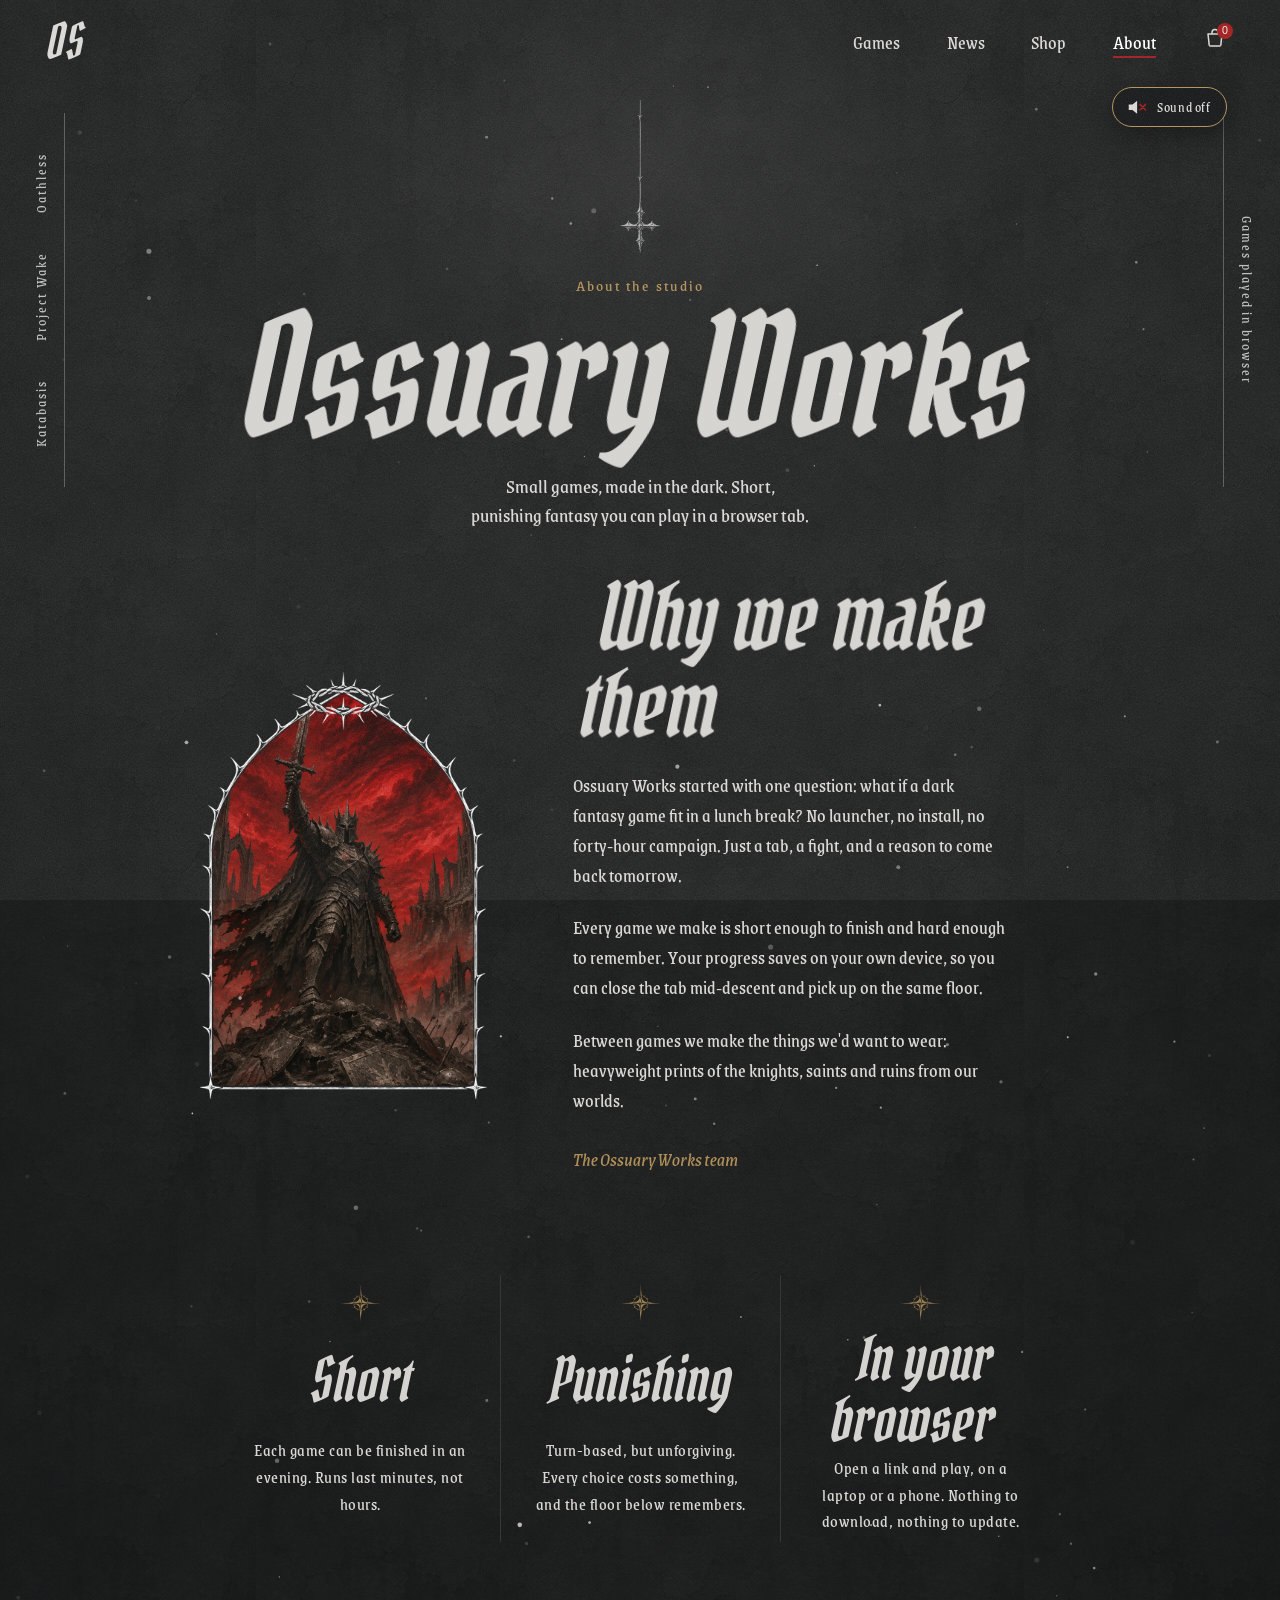
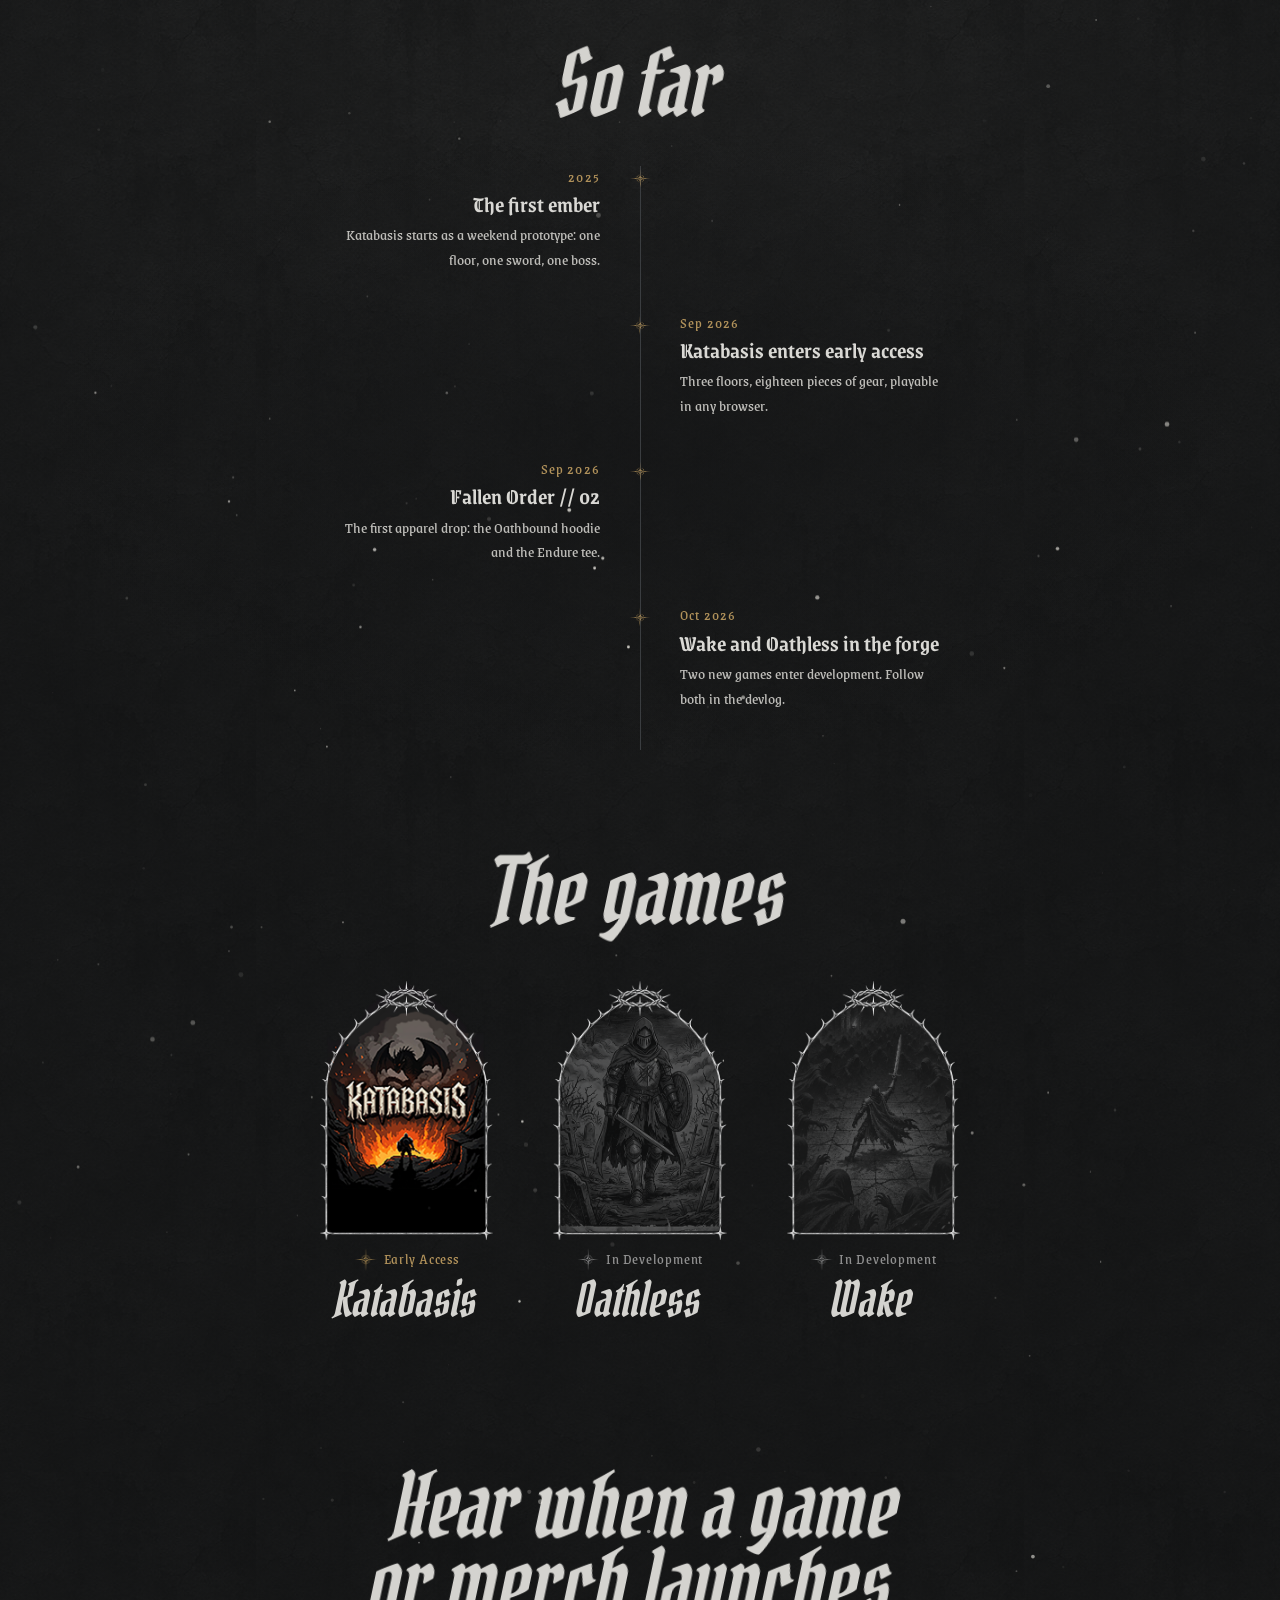
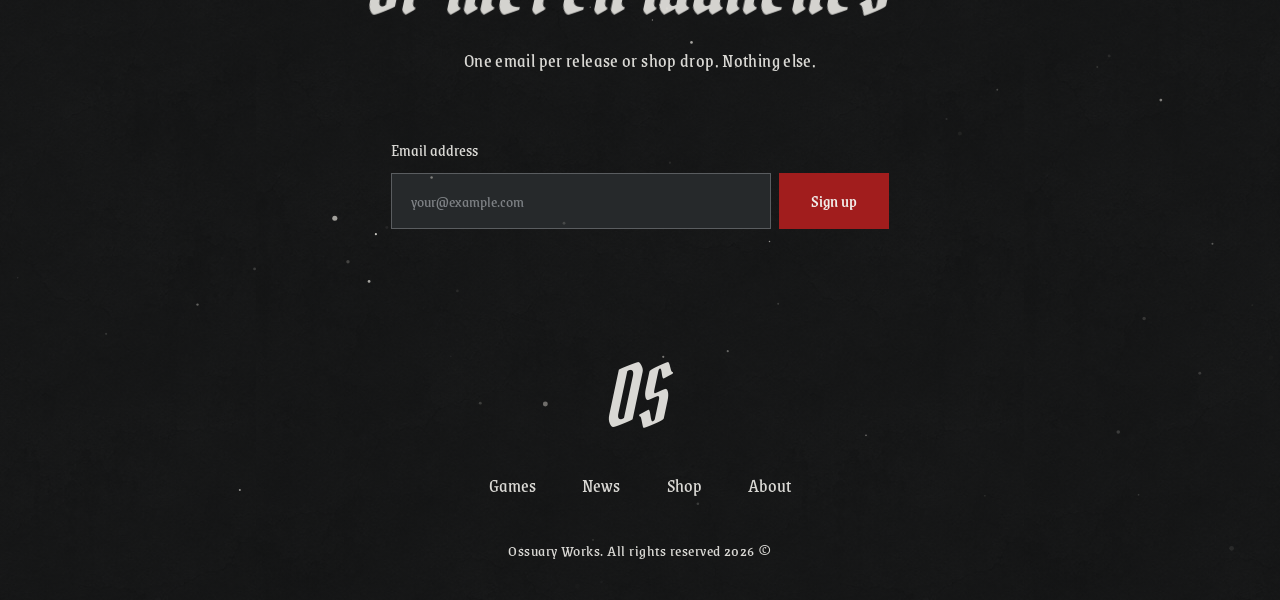
==== about.html @ 2a14f6bc "Add files via upload" ====
<!doctype html>
<html lang="en">
<head>
  <meta charset="utf-8">
  <meta name="viewport" content="width=device-width, initial-scale=1">
  <title>About · Ossuary Works</title>
  <meta name="description" content="Ossuary Works makes short, punishing dark fantasy games that run in your browser.">
  <link rel="preconnect" href="https://fonts.googleapis.com">
  <link rel="preconnect" href="https://fonts.gstatic.com" crossorigin>
  <link rel="stylesheet" href="css/tokens.css">
  <link rel="stylesheet" href="css/home.css">
  <link rel="stylesheet" href="css/pages.css">
  <link rel="stylesheet" href="css/motion.css">
  <link rel="stylesheet" href="css/cart.css">
  <script>
    if (!window.matchMedia('(prefers-reduced-motion: reduce)').matches) {
      document.documentElement.classList.add('motion');
    }
  </script>
  <script src="js/motion.js" defer></script>
  <script src="js/cart.js" defer></script>
  <script src="js/ambient.js" defer></script>
  <script src="js/particles.js" defer></script>
  <script src="js/router.js" defer></script>
</head>
<body class="inner-page">
  <a class="skip" href="#main">Skip to content</a>

  <nav class="nav" aria-label="Main">
    <a href="index.html" class="logo" aria-label="Ossuary Works home">OS</a>
    <ul>
      <li><a href="index.html#games">Games</a></li>
      <li><a href="news.html">News</a></li>
      <li><a href="index.html#shop">Shop</a></li>
      <li><a href="about.html" aria-current="page">About</a></li>
      <li>
        <button type="button" class="cart" aria-label="Cart, 0 items" aria-controls="cart-drawer" aria-expanded="false">
          <svg viewBox="0 0 24 24" aria-hidden="true">
            <path d="M5 8h14l-1.2 11.2a1 1 0 0 1-1 .8H7.2a1 1 0 0 1-1-.8L5 8Z"/>
            <path d="M9 8V6.5a3 3 0 0 1 6 0V8"/>
          </svg>
          <span class="cart__count" aria-hidden="true">0</span>
        </button>
      </li>
    </ul>
  </nav>
  <p id="cart-status" class="sr-only" aria-live="polite"></p>

  <div class="drawer-scrim" data-cart-close hidden></div>
  <aside class="drawer" id="cart-drawer" role="dialog" aria-modal="true" aria-labelledby="drawer-title" hidden>
    <header class="drawer__head">
      <h2 id="drawer-title" class="drawer__title">Your cart</h2>
      <button type="button" class="drawer__close" data-cart-close aria-label="Close cart">
        <svg viewBox="0 0 24 24" aria-hidden="true"><path d="M6 6l12 12M18 6L6 18"/></svg>
      </button>
    </header>
    <div class="drawer__body">
      <ul class="drawer__items" aria-label="Items in your cart"></ul>
      <div class="drawer__empty">
        <p>Your cart is empty.</p>
        <a href="index.html#products" class="link link--gold">Browse the armory</a>
      </div>
    </div>
    <footer class="drawer__foot">
      <dl class="drawer__totals">
        <div><dt>Subtotal</dt><dd class="drawer__subtotal">$0</dd></div>
        <div class="drawer__savings-row"><dt>You save</dt><dd class="drawer__savings">$0</dd></div>
      </dl>
      <p class="drawer__note">Shipping and taxes are calculated at checkout.</p>
      <button type="button" class="btn btn--red btn--block drawer__checkout">Checkout</button>
      <p class="drawer__msg" aria-live="polite"></p>
      <button type="button" class="drawer__continue" data-cart-close>Continue shopping</button>
    </footer>
  </aside>

  <main id="main">

    <!-- ================= PAGE HEADER ================= -->
    <header class="page-head">
      <div class="rail rail--left" aria-hidden="true">
        <span>Katabasis</span><span>Project Wake</span><span>Oathless</span>
      </div>
      <div class="rail rail--right" aria-hidden="true">
        <span>Games played in browser</span>
      </div>

      <span class="cross-drop" aria-hidden="true"></span>
      <p class="page-head__kicker">About the studio</p>
      <h1 class="page-head__title bleed">Ossuary Works</h1>
      <p class="page-head__lede">Small games, made in the dark. Short, punishing fantasy you can play in a browser tab.</p>
    </header>

    <!-- ================= INTRO ================= -->
    <section class="about-intro" aria-labelledby="intro-title" data-ink="3">
      <div class="arch">
        <img class="arch__art arch__art--baked" src="assets/about/knight-crowned-arch.png" alt="A crowned knight raising a sword over a field of broken shields under a red sky">
        <img class="arch__frame" src="assets/Exports/arch-frame.png" alt="" width="386" height="576">
      </div>
      <div>
        <h2 id="intro-title" class="bleed">Why we make them</h2>
        <p>Ossuary Works started with one question: what if a dark fantasy game fit in a lunch break? No launcher, no install, no forty-hour campaign. Just a tab, a fight, and a reason to come back tomorrow.</p>
        <p>Every game we make is short enough to finish and hard enough to remember. Your progress saves on your own device, so you can close the tab mid-descent and pick up on the same floor.</p>
        <p>Between games we make the things we'd want to wear: heavyweight prints of the knights, saints and ruins from our worlds.</p>
        <p class="signature">The Ossuary Works team</p>
      </div>
    </section>

    <!-- ================= PILLARS ================= -->
    <section class="pillars" aria-label="What we make" data-ink="1">
      <div class="pillar">
        <span class="pillar__star" aria-hidden="true"></span>
        <h3>Short</h3>
        <p>Each game can be finished in an evening. Runs last minutes, not hours.</p>
      </div>
      <div class="pillar">
        <span class="pillar__star" aria-hidden="true"></span>
        <h3>Punishing</h3>
        <p>Turn-based, but unforgiving. Every choice costs something, and the floor below remembers.</p>
      </div>
      <div class="pillar">
        <span class="pillar__star" aria-hidden="true"></span>
        <h3>In your browser</h3>
        <p>Open a link and play, on a laptop or a phone. Nothing to download, nothing to update.</p>
      </div>
    </section>

    <!-- ================= TIMELINE ================= -->
    <section class="timeline-wrap" aria-labelledby="timeline-title" data-ink="2">
      <h2 id="timeline-title" class="feed__title bleed">So far</h2>
      <ol class="timeline">
        <li>
          <time datetime="2025">2025</time>
          <h3>The first ember</h3>
          <p>Katabasis starts as a weekend prototype: one floor, one sword, one boss.</p>
        </li>
        <li>
          <time datetime="2026-09">Sep 2026</time>
          <h3>Katabasis enters early access</h3>
          <p>Three floors, eighteen pieces of gear, playable in any browser.</p>
        </li>
        <li>
          <time datetime="2026-09">Sep 2026</time>
          <h3>Fallen Order // 02</h3>
          <p>The first apparel drop: the Oathbound hoodie and the Endure tee.</p>
        </li>
        <li>
          <time datetime="2026-10">Oct 2026</time>
          <h3>Wake and Oathless in the forge</h3>
          <p>Two new games enter development. Follow both in the devlog.</p>
        </li>
      </ol>
    </section>

    <!-- ================= GAMES ================= -->
    <section class="about-games" aria-labelledby="about-games-title" data-ink="3">
      <h2 id="about-games-title" class="feed__title bleed">The games</h2>
      <div class="about-games__row">
        <a href="index.html#games">
          <span class="arch">
            <img class="arch__art" src="assets/Exports/katabasis-game-arch-image.png" alt="" width="358" height="556">
            <img class="arch__frame" src="assets/Exports/arch-frame.png" alt="" width="386" height="576">
          </span>
          <span class="tag tag--gold"><img src="assets/Exports/early-access-star.png" alt="" width="48" height="49">Early Access</span>
          <h3>Katabasis</h3>
        </a>
        <a href="index.html#games">
          <span class="arch">
            <img class="arch__art" src="assets/Exports/oathless-game-arch-image.png" alt="" width="359" height="536">
            <img class="arch__frame" src="assets/Exports/arch-frame.png" alt="" width="386" height="576">
          </span>
          <span class="tag"><img src="assets/Exports/in-development-star.png" alt="" width="48" height="49">In Development</span>
          <h3>Oathless</h3>
        </a>
        <a href="index.html#games">
          <span class="arch">
            <img class="arch__art" src="assets/Exports/wake-game-arch-image.png" alt="" width="359" height="536">
            <img class="arch__frame" src="assets/Exports/arch-frame.png" alt="" width="386" height="576">
          </span>
          <span class="tag"><img src="assets/Exports/in-development-star.png" alt="" width="48" height="49">In Development</span>
          <h3>Wake</h3>
        </a>
      </div>
    </section>

    <!-- ================= SIGN-UP + FOOTER ================= -->
    <section class="signup signup--plain" id="signup" aria-labelledby="signup-title" data-ink="2">
      <h2 id="signup-title" class="signup__title bleed">Hear when a game<br>or merch launches</h2>
      <p class="signup__lede">One email per release or shop drop. Nothing else.</p>
      <form class="signup__form" novalidate>
        <label for="email">Email address</label>
        <div class="signup__row">
          <input id="email" name="email" type="email" required autocomplete="email" placeholder="your@example.com">
          <button class="btn btn--red" type="submit">Sign up</button>
        </div>
        <output aria-live="polite"></output>
      </form>

      <footer class="foot">
        <a href="index.html" class="logo logo--foot" aria-label="Ossuary Works home">OS</a>
        <ul>
          <li><a href="index.html#games">Games</a></li>
          <li><a href="news.html">News</a></li>
          <li><a href="index.html#shop">Shop</a></li>
          <li><a href="about.html">About</a></li>
        </ul>
        <p>Ossuary Works. All rights reserved 2026 &copy;</p>
      </footer>
    </section>
  </main>

  <script src="js/site.js"></script>
</body>
</html>
---- css/tokens.css ----
/* Ossuary Works (placeholder name): shared design tokens.
   Every page of the hub imports this file. */

@import url("https://fonts.googleapis.com/css2?family=Pirata+One&family=UnifrakturMaguntia&family=Grenze+Gotisch:wght@400..900&family=Grenze:ital,wght@0,300;0,400;0,500;0,600;1,400&display=swap");

:root {
  /* Base palette: neutral charcoal, no brown */
  --soot: #161718;      /* page background, dark charcoal grey */
  --crypt: #202224;     /* raised panels */
  --crypt-edge: #35383b;/* panel borders */
  --bone: #ebe8e1;      /* primary text, off-white (not pure white) */
  --ash: #9b9da0;       /* secondary text */
  --gilt: #a88a52;      /* hairlines, ornaments, focus */

  /* Per-game accents */
  --katabasis: #9b1c1c; /* blood */
  --wake: #c0562b;      /* rust */
  --oathless: #6b7d99;  /* cold steel */

  --accent: var(--katabasis); /* default accent, overridden per game */
  --accent-ink: var(--bone);  /* text colour on a filled accent */

  /* Type */
  --font-display: "Pirata One", "UnifrakturMaguntia", serif;      /* narrow, sharp blackletter, for titles
                                                                     (previous choice: "UnifrakturMaguntia") */
  /* No free true-italic Old English font exists, so titles are leaned and stretched taller */
  --display-transform: skewX(-12deg) scaleY(1.15);
  --font-heading: "Grenze Gotisch", serif;                        /* plainer blackletter, for small headings */
  --font-text: "Grenze", Georgia, serif;

  /* Scale: perfect fourth (1.333) from 1.125rem */
  --step--1: 0.875rem;
  --step-0: 1.125rem;
  --step-1: 1.5rem;
  --step-2: 2rem;
  --step-3: 2.666rem;
  --step-4: 3.555rem;
  --step-5: 4.74rem;
  --step-hero: clamp(5rem, 21vw, 16rem);

  /* Space */
  --space-xs: 0.5rem;
  --space-s: 1rem;
  --space-m: 1.5rem;
  --space-l: 3rem;
  --space-xl: 6rem;

  --measure: 62ch;
  --hairline: 1px solid var(--gilt);
}

/* Game theming: add data-game to any element to switch its accent */
[data-game="katabasis"] { --accent: var(--katabasis); --accent-ink: var(--bone); }
[data-game="wake"]      { --accent: var(--wake);      --accent-ink: var(--soot); }
[data-game="oathless"]  { --accent: var(--oathless);  --accent-ink: var(--soot); }

*, *::before, *::after { box-sizing: border-box; }

html { color-scheme: dark; }

body {
  margin: 0;
  background: var(--soot);
  color: var(--bone);
  font-family: var(--font-text);
  font-size: var(--step-0);
  line-height: 1.6;
  -webkit-font-smoothing: antialiased;
  overflow-x: clip; /* leaned titles can poke a pixel past the edge; never scroll sideways */
}

/* Film grain over everything */
body::after {
  content: "";
  position: fixed;
  inset: 0;
  pointer-events: none;
  z-index: 100;
  opacity: 0.09;
  background-image: url("data:image/svg+xml,%3Csvg xmlns='http://www.w3.org/2000/svg' width='220' height='220'%3E%3Cfilter id='n'%3E%3CfeTurbulence type='fractalNoise' baseFrequency='0.85' numOctaves='3' stitchTiles='stitch'/%3E%3CfeColorMatrix values='0 0 0 0 1 0 0 0 0 1 0 0 0 0 1 0 0 0 1 0'/%3E%3C/filter%3E%3Crect width='100%25' height='100%25' filter='url(%23n)'/%3E%3C/svg%3E");
}

img { max-width: 100%; display: block; }

a { color: inherit; }

:focus-visible {
  outline: 2px solid var(--gilt);
  outline-offset: 3px;
}

h1, h2, h3 {
  font-family: var(--font-display);
  font-weight: 400; /* display font has one weight; avoid faux bold */
  line-height: 1.05;
  margin: 0;
  transform: var(--display-transform);
}

/* ---------- Buttons ---------- */
.btn {
  display: inline-flex;
  align-items: center;
  gap: 0.6em;
  padding: 0.7em 1.5em 0.75em;
  font-family: var(--font-text);
  font-size: var(--step-0);
  font-weight: 500;
  text-decoration: none;
  color: var(--bone);
  border: 1px solid var(--gilt);
  background: transparent;
  cursor: pointer;
  transition: background-color 160ms ease, color 160ms ease, border-color 160ms ease;
}
.btn:hover { background: var(--crypt); }

.btn--primary {
  background: var(--accent);
  border-color: var(--accent);
  color: var(--accent-ink);
  font-weight: 600;
}
.btn--primary:hover {
  background: color-mix(in srgb, var(--accent) 80%, var(--bone));
  border-color: color-mix(in srgb, var(--accent) 80%, var(--bone));
}

.btn--quiet {
  border-color: transparent;
  padding-inline: 0;
  text-decoration: underline;
  text-decoration-color: var(--gilt);
  text-underline-offset: 0.3em;
}
.btn--quiet:hover { background: none; color: #fff; }

/* ---------- Status badge ---------- */
.badge {
  display: inline-flex;
  align-items: center;
  gap: 0.5em;
  font-size: var(--step--1);
  font-variant-caps: all-small-caps;
  letter-spacing: 0.08em;
  color: var(--bone);
  padding: 0.15em 0.75em 0.25em;
  border: 1px solid color-mix(in srgb, var(--accent) 70%, transparent);
  background: color-mix(in srgb, var(--accent) 18%, transparent);
}
.badge::before {
  content: "";
  width: 0.45em;
  height: 0.45em;
  background: var(--accent);
  transform: rotate(45deg);
}

/* ---------- Four-point star ornament ---------- */
.star {
  display: inline-block;
  width: 1em;
  height: 1em;
  background: var(--gilt);
  /* Generated thorn-ring star; the PNG is a mask, so the colour comes from the background */
  -webkit-mask: url("../assets/ornaments/star.png") center / contain no-repeat;
          mask: url("../assets/ornaments/star.png") center / contain no-repeat;
}

/* ---------- Generated ornament masks (colour them with background) ---------- */
.orn-divider {
  display: block;
  width: calc(var(--orn-h, 9rem) * 145 / 685);
  height: var(--orn-h, 9rem);
  background: var(--gilt);
  -webkit-mask: url("../assets/ornaments/divider.png") center / 100% 100% no-repeat;
          mask: url("../assets/ornaments/divider.png") center / 100% 100% no-repeat;
}
.orn-cross-rule {
  display: block;
  width: calc(var(--orn-h, 20rem) * 147 / 983);
  height: var(--orn-h, 20rem);
  background: var(--gilt);
  -webkit-mask: url("../assets/ornaments/cross-rule.png") center / 100% 100% no-repeat;
          mask: url("../assets/ornaments/cross-rule.png") center / 100% 100% no-repeat;
}

/* ---------- Divider: line, star, line ---------- */
.divider {
  display: flex;
  align-items: center;
  gap: var(--space-s);
  color: var(--gilt);
}
.divider::before, .divider::after {
  content: "";
  flex: 1;
  height: 1px;
  background: var(--gilt);
  opacity: 0.6;
}

/* ---------- Gothic arch frame ---------- */
.arch {
  position: relative;
  aspect-ratio: 2 / 3; /* matches the generated frame art (688x1024) */
}
/* Generated thorn frame with a crown of thorns at the apex, drawn over the art */
.arch::after {
  content: "";
  position: absolute;
  inset: 0;
  z-index: 2;
  background: var(--gilt);
  -webkit-mask: url("../assets/ornaments/arch-frame.png") center / 100% 100% no-repeat;
          mask: url("../assets/ornaments/arch-frame.png") center / 100% 100% no-repeat;
  pointer-events: none;
}
.arch__line { display: none; } /* replaced by the frame art above */
.arch__inner {
  position: absolute;
  inset: 0;
  clip-path: url(#arch-clip);
  background: radial-gradient(120% 80% at 50% 100%, color-mix(in srgb, var(--accent) 55%, var(--crypt)) 0%, var(--crypt) 55%, var(--soot) 100%);
  overflow: hidden;
}
.arch__inner img {
  position: absolute;
  left: 50%;
  bottom: -4%;
  height: 92%;
  width: auto;
  max-width: none;
  transform: translateX(-50%);
  filter: grayscale(1) contrast(1.15) brightness(0.95);
}
/* Duotone tint: multiply the accent over the greyscale art */
.arch__inner::after {
  content: "";
  position: absolute;
  inset: 0;
  background: var(--accent);
  mix-blend-mode: multiply;
  opacity: 0.45;
}
.arch__line {
  position: absolute;
  inset: 0;
  width: 100%;
  height: 100%;
  overflow: visible;
  pointer-events: none;
}
.arch__line path {
  fill: none;
  stroke: var(--gilt);
  stroke-width: 1;
  vector-effect: non-scaling-stroke;
}

@media (prefers-reduced-motion: reduce) {
  *, *::before, *::after {
    animation-duration: 0.01ms !important;
    animation-iteration-count: 1 !important;
    transition-duration: 0.01ms !important;
  }
}
---- css/home.css ----
/* Homepage, rebuilt from the Photoshop mockup (assets/Exports/images/*.png, 1920px wide).
   Every measurement is in mockup pixels times --u, so the layout scales with the window
   and matches the mockup exactly at 1920px. Below 900px it switches to a stacked layout. */

:root {
  --u: calc(min(100vw, 1920px) / 1920);
  --text: #d9d8d4;        /* mockup body and title text */
  --muted: #8f8f8f;       /* "In Development", strike prices */
  --gold: #b0915a;        /* gold button, Early Access, prices */
  --red: #a11d1d;         /* red buttons and underline */
  --rail: #5a5a5a;        /* side rail hairlines */
}

.sr-only {
  position: absolute; width: 1px; height: 1px; overflow: hidden;
  clip: rect(0 0 0 0); white-space: nowrap;
}
.skip {
  position: absolute; left: 1rem; top: -3rem; z-index: 200;
  padding: 0.5rem 1rem; background: var(--bone); color: var(--soot);
}
.skip:focus { top: 1rem; }

body { color: var(--text); background: #151617; }

/* Body copy sizes from the mockup, never below a readable floor */
.t-body { font-size: max(15px, calc(32 * var(--u))); line-height: 1.34; }

/* ---------- Shared pieces ---------- */
.logo {
  font-family: var(--font-display);
  font-size: max(30px, calc(64 * var(--u)));
  line-height: 1;
  text-decoration: none;
  color: var(--text);
  display: inline-block;
  transform: var(--display-transform);
}

.btn {
  display: inline-grid;
  place-items: center;
  height: max(44px, calc(70 * var(--u)));
  padding: 0 max(16px, calc(28 * var(--u)));
  border: 0;
  font-family: var(--font-text);
  font-size: max(15px, calc(26 * var(--u)));
  font-weight: 500;
  text-decoration: none;
  cursor: pointer;
  transition: filter 160ms ease;
}
.btn:hover { background: inherit; filter: brightness(1.12); }
.btn--gold { background: var(--gold); color: #1b1b1b; }
.btn--red { background: var(--red); color: #f1eeea; }
.btn--wide { width: calc(357 * var(--u)); min-width: 180px; height: max(48px, calc(84 * var(--u))); }
.btn--block { width: 100%; height: max(48px, calc(84 * var(--u))); }

.link {
  font-size: max(15px, calc(26 * var(--u)));
  color: var(--text);
  text-decoration: none;
  padding-bottom: 0.2em;
  border-bottom: 2px solid var(--gold);
}
.link--red { border-color: var(--red); }
.link:hover { color: #fff; }

.actions { display: flex; align-items: center; gap: calc(32 * var(--u)); }

/* Side rails: a hairline with words set vertically beside it */
.rail {
  position: absolute;
  display: flex;
  flex-direction: column-reverse;
  justify-content: space-evenly;
  align-items: center;
  font-size: max(12px, calc(21 * var(--u)));
  letter-spacing: 0.14em;
  color: #bdbdbd;
}
.rail::before {
  content: "";
  position: absolute;
  top: 0;
  bottom: 0;
  width: 1px;
  background: var(--rail);
}
.rail span { writing-mode: vertical-rl; white-space: nowrap; }
.rail--left { width: calc(70 * var(--u)); left: calc(27 * var(--u)); }
.rail--left::before { right: 0; }
.rail--left span { transform: rotate(180deg); }   /* reads bottom to top */
.rail--right { width: calc(70 * var(--u)); right: calc(15 * var(--u)); justify-content: center; }
.rail--right::before { left: 0; }

/* Line that falls and ends in a cross (generated ornament) */
.cross-drop {
  position: absolute;
  left: 50%;
  width: calc(60 * var(--u));
  height: calc(230 * var(--u));
  transform: translateX(-50%);
  /* Pre-coloured image, not a CSS mask: masks are blocked on pages opened straight from a file */
  background: url("../assets/ornaments/cross-drop-silver.png") center / 100% 100% no-repeat;
}

/* ================= HERO ================= */
.hero {
  position: relative;
  height: calc(1387 * var(--u));
  isolation: isolate;
}
/* Background art + halo glow move together as one parallax layer */
.hero__scene {
  position: absolute;
  inset: 0 0 auto;
  z-index: -1;
  height: calc(1639 * var(--u)); /* runs into the games section, like the mockup */
  -webkit-mask-image: linear-gradient(to bottom, #000 80%, transparent);
          mask-image: linear-gradient(to bottom, #000 80%, transparent);
}
/* Art stays at its designed size, centred, so the halo is always mid-page.
   On screens wider than 1920px the sides fade into the page colour. */
.hero__bg {
  position: absolute;
  left: 50%;
  top: 0;
  width: max(100%, calc(1920 * var(--u)));
  height: 100%;
  object-fit: cover;
  object-position: 50% 0;
  transform: translateX(-50%);
}
@media (min-width: 1921px) {
  .hero__bg, .armory__bg { width: 1920px; }
  .hero__bg {
    -webkit-mask-image: linear-gradient(to right, transparent, #000 12%, #000 88%, transparent);
            mask-image: linear-gradient(to right, transparent, #000 12%, #000 88%, transparent);
  }
  /* Armory art fades on all four sides on very wide screens: side fade x top/bottom fade */
  .armory__bg {
    -webkit-mask-image:
      linear-gradient(to right, transparent, #000 12%, #000 88%, transparent),
      linear-gradient(to bottom, transparent 0%, #000 14%, #000 58%, transparent 84%);
    -webkit-mask-composite: source-in;
            mask-image:
      linear-gradient(to right, transparent, #000 12%, #000 88%, transparent),
      linear-gradient(to bottom, transparent 0%, #000 14%, #000 58%, transparent 84%);
            mask-composite: intersect;
  }
}

/* Sticky menu: fixed to the top, transparent over the hero, gains a dark
   blurred bar once the page scrolls (class set by the script in index.html) */
html { scroll-padding-top: max(72px, calc(120 * var(--u))); }
.nav {
  position: fixed;
  top: 0;
  left: 0;
  right: 0;
  z-index: 50;
  display: flex;
  justify-content: space-between;
  align-items: center;
  padding: calc(32 * var(--u)) calc(80 * var(--u)) calc(20 * var(--u)) calc(72 * var(--u));
  transition: background-color 300ms ease, padding 300ms ease, box-shadow 300ms ease;
}
.nav.is-scrolled {
  padding-top: max(10px, calc(16 * var(--u)));
  padding-bottom: max(10px, calc(16 * var(--u)));
  background: rgba(21, 22, 23, 0.82);
  -webkit-backdrop-filter: blur(10px);
          backdrop-filter: blur(10px);
  box-shadow: 0 1px 0 rgba(255, 255, 255, 0.06);
}
.nav .logo { transition: font-size 300ms ease; }
.nav.is-scrolled .logo { font-size: max(26px, calc(48 * var(--u))); }
.nav ul { list-style: none; display: flex; align-items: center; gap: calc(70 * var(--u)); margin: 0; padding: 0; }
.nav ul a { font-size: max(15px, calc(28 * var(--u))); color: var(--text); text-decoration: none; }
.nav ul a:hover { color: #fff; }

.cart { position: relative; display: inline-grid; place-items: center; }
.cart svg {
  width: max(24px, calc(36 * var(--u)));
  height: auto;
  fill: none;
  stroke: currentColor;
  stroke-width: 1.5;
  stroke-linejoin: round;
}
.cart__count {
  position: absolute;
  top: -0.35em;
  right: -0.6em;
  min-width: 1.5em;
  height: 1.5em;
  padding: 0 0.3em;
  display: grid;
  place-items: center;
  border-radius: 999px;
  background: var(--red);
  color: #f1eeea;
  font-size: max(10px, calc(16 * var(--u)));
  line-height: 1;
}

.hero__rail-l { top: calc(195 * var(--u)); height: calc(845 * var(--u)); }
.hero__rail-r { top: calc(460 * var(--u)); height: calc(840 * var(--u)); }

.hero__title {
  position: absolute;
  z-index: 1;
  left: calc(50% - 410 * var(--u)); /* mockup x 550, measured from the page centre */
  top: calc(140 * var(--u));
  width: calc(822 * var(--u));
  transform: none; /* the exported title is already leaned */
}
.hero__title img { width: 100%; height: auto; }

.hero__knight {
  position: absolute;
  z-index: 2;
  left: calc(50% - 180 * var(--u)); /* mockup x 780 */
  top: calc(286 * var(--u));
  width: calc(360 * var(--u));
  height: auto;
}

.hero__intro {
  position: absolute;
  z-index: 3;
  left: calc(50% - 630 * var(--u)); /* mockup x 330 */
  top: calc(625 * var(--u));
}
.hero__intro p { margin: 0 0 calc(32 * var(--u)); font-size: max(15px, calc(32 * var(--u))); line-height: 1.34; }

.hero__drop { top: calc(1115 * var(--u)); z-index: 3; }

/* ================= GAMES ================= */
.games {
  position: relative;
  padding: calc(55 * var(--u)) 0 calc(70 * var(--u));
  text-align: center;
  isolation: isolate;
}
.games__smoke {
  position: absolute;
  z-index: -1;
  top: calc(-220 * var(--u));
  left: 0;
  width: 100%;
  height: auto;
  opacity: 0.45;
  mix-blend-mode: screen;
  pointer-events: none;
}
/* Centred leaned titles hug their text, so the lean can't push a corner off the page */
.games__title, .signup__title { width: fit-content; margin-inline: auto; }
.games__title {
  font-size: max(46px, calc(150 * var(--u)));
  line-height: 0.98;
  color: #d4d3cf;
}
.games__lede {
  margin: calc(70 * var(--u)) auto 0;
  font-size: max(15px, calc(26 * var(--u)));
  line-height: 1.62;
  letter-spacing: 0.02em;
}

.games__cols {
  display: grid;
  grid-template-columns: repeat(3, calc(460 * var(--u)));
  justify-content: center;
  column-gap: calc(118 * var(--u));
  margin-top: calc(30 * var(--u));
  align-items: start;
}
.game { display: grid; justify-items: center; }
.game--low { margin-top: calc(80 * var(--u)); }

/* Arch: exported art sits inside the exported thorn frame */
.arch { position: relative; width: calc(386 * var(--u)); aspect-ratio: 386 / 576; }
.arch__art {
  position: absolute;
  left: 3.6%;
  bottom: 2.8%;
  width: 92.8%;
  height: auto;
}
.arch__frame { position: absolute; inset: 0; width: 100%; height: 100%; pointer-events: none; }
.arch::after { content: none; } /* the exported silver frame replaces the gold one from tokens.css */
.game:hover .arch__art { filter: brightness(1.12); }

.status {
  display: flex;
  align-items: center;
  gap: calc(10 * var(--u));
  margin: calc(8 * var(--u)) 0 0;
  font-size: max(14px, calc(26 * var(--u)));
  letter-spacing: 0.04em;
  color: var(--muted);
}
.status img { width: calc(44 * var(--u)); min-width: 22px; height: auto; }
.status--early { color: var(--gold); }

.game h3 {
  margin-top: calc(18 * var(--u));
  font-size: max(40px, calc(104 * var(--u)));
  line-height: 1;
  color: #d4d3cf;
}
.game__desc {
  margin: calc(30 * var(--u)) 0 calc(40 * var(--u));
  font-size: max(14px, calc(26 * var(--u)));
  line-height: 1.62;
  letter-spacing: 0.06em;
}

/* ================= ARMORY ================= */
.armory {
  position: relative;
  height: calc(1327 * var(--u));
  overflow: hidden;
  isolation: isolate;
}
.armory__bg {
  position: absolute;
  z-index: -1;
  left: 50%;
  top: calc(-400 * var(--u)); /* raised so its lower edge sits well below the section */
  width: 100%;
  height: auto;
  opacity: 0.75;
  transform: translateX(-50%);
  /* Fade top and bottom into the page: no hard edge, even while it drifts on scroll */
  -webkit-mask-image: linear-gradient(to bottom, transparent 0%, #000 14%, #000 58%, transparent 84%);
          mask-image: linear-gradient(to bottom, transparent 0%, #000 14%, #000 58%, transparent 84%);
}
.armory__drop { top: calc(40 * var(--u)); }
.armory__rail-l { top: calc(95 * var(--u)); height: calc(835 * var(--u)); }
.armory__rail-r { top: calc(365 * var(--u)); height: calc(835 * var(--u)); }

.armory__knight {
  position: absolute;
  left: calc(50% - 590 * var(--u)); /* mockup x 370 */
  top: calc(365 * var(--u));
  width: calc(520 * var(--u));
  height: auto;
}
.armory__intro {
  position: absolute;
  right: calc(50% - 477 * var(--u)); /* mockup right edge 1437 */
  top: calc(470 * var(--u));
  display: grid;
  justify-items: end;
  text-align: right;
}
.armory__title {
  font-size: max(64px, calc(200 * var(--u)));
  line-height: 1;
  color: #d4d3cf;
  margin-right: calc(10 * var(--u));
}
.armory__intro p { margin: calc(50 * var(--u)) 0 calc(34 * var(--u)); font-size: max(15px, calc(32 * var(--u))); line-height: 1.34; }

/* ================= PRODUCTS ================= */
.products {
  display: grid;
  grid-template-columns: repeat(2, calc(452 * var(--u)));
  justify-content: center;
  column-gap: calc(246 * var(--u));
  padding: calc(52 * var(--u)) 0 calc(120 * var(--u));
  align-items: start;
}
.product { display: grid; justify-items: start; }
.product__media {
  margin: 0 0 calc(30 * var(--u));
  width: 100%;
  aspect-ratio: 452 / 528;
  background: #dcdcda;
  display: grid;
  place-items: center;
  overflow: hidden;
}
.product__img {
  width: 92%;
  height: 92%;
  object-fit: contain;
  transition: transform 700ms cubic-bezier(.2, .7, .2, 1);
}
.product__media { position: relative; }

/* Worn photo fades in over the cutout on hover (or keyboard focus inside the image) */
.product__worn {
  position: absolute;
  inset: 0;
  width: 100%;
  height: 100%;
  object-fit: cover;
  opacity: 0;
  transform: scale(1.04);
  transition: opacity 450ms ease, transform 900ms cubic-bezier(.2, .7, .2, 1);
}
.product__media:hover .product__worn,
.product__media:focus-within .product__worn { opacity: 1; transform: scale(1); }

/* Quick add: a bar that slides up from the bottom edge of the image */
.quick-add {
  position: absolute;
  z-index: 2;
  left: calc(16 * var(--u));
  right: calc(16 * var(--u));
  bottom: calc(16 * var(--u));
  height: max(44px, calc(70 * var(--u)));
  border: 0;
  background: rgba(21, 22, 23, 0.82);
  -webkit-backdrop-filter: blur(6px);
          backdrop-filter: blur(6px);
  color: #f1eeea;
  font-family: var(--font-text);
  font-size: max(15px, calc(26 * var(--u)));
  font-weight: 500;
  letter-spacing: 0.04em;
  cursor: pointer;
  opacity: 0;
  transform: translateY(calc(100% + 16 * var(--u)));
  transition: opacity 300ms ease, transform 400ms cubic-bezier(.2, .7, .2, 1), background-color 200ms ease;
}
.product__media:hover .quick-add,
.product__media:focus-within .quick-add { opacity: 1; transform: none; }
.quick-add:hover { background: var(--red); }
.quick-add:focus-visible { outline: 2px solid var(--gold); outline-offset: 2px; }
.quick-add.is-added { background: var(--red); }

/* Touch screens have no hover: keep Quick add visible */
@media (hover: none) {
  .quick-add { opacity: 1; transform: none; }
}

/* Cart count pops when something is added */
.cart.is-bumped .cart__count { animation: cart-bump 450ms cubic-bezier(.3, 1.6, .5, 1); }
@keyframes cart-bump { 40% { transform: scale(1.5); } }

.product__kind { margin: 0; font-size: max(14px, calc(26 * var(--u))); letter-spacing: 0.04em; color: var(--gold); }
.product h3 {
  margin-top: calc(14 * var(--u));
  font-size: max(40px, calc(104 * var(--u)));
  line-height: 1;
  color: #d4d3cf;
  transform-origin: left bottom;
}
.price {
  margin: calc(18 * var(--u)) 0 0;
  display: flex;
  align-items: baseline;
  gap: calc(20 * var(--u));
  font-family: var(--font-heading);
  font-weight: 700;
  color: var(--gold);
  font-size: max(26px, calc(50 * var(--u)));
}
.price s { font-size: 0.72em; color: #6e6e6e; font-weight: 600; }

.opt { border: 0; margin: calc(34 * var(--u)) 0 0; padding: 0; min-width: 0; }
.opt legend { padding: 0; margin-bottom: calc(26 * var(--u)); font-size: max(14px, calc(26 * var(--u))); letter-spacing: 0.04em; color: var(--muted); }

.sizes { display: flex; gap: calc(9 * var(--u)); }
.sizes label { position: relative; cursor: pointer; }
.sizes input { position: absolute; inset: 0; opacity: 0; margin: 0; cursor: pointer; }
.sizes span {
  display: grid;
  place-items: center;
  width: calc(83 * var(--u));
  min-width: 40px;
  height: max(38px, calc(72 * var(--u)));
  border: 1px solid #343638;
  font-size: max(14px, calc(26 * var(--u)));
  color: var(--text);
}
.sizes label:hover span { border-color: #6a6a6a; }
.sizes input:checked + span { background: #2a2d2f; border-color: var(--gold); }
.sizes input:focus-visible + span { outline: 2px solid var(--gold); outline-offset: 2px; }

.product .btn--block { margin-top: calc(52 * var(--u)); }
.specs {
  list-style: none;
  margin: calc(42 * var(--u)) 0 0;
  padding: 0;
  font-size: max(14px, calc(26 * var(--u)));
  line-height: 1.62;
  letter-spacing: 0.06em;
}

/* ================= SIGNUP + FOOTER ================= */
.signup {
  position: relative;
  min-height: calc(1116 * var(--u));
  padding: calc(85 * var(--u)) clamp(1rem, 4vw, 3rem) calc(55 * var(--u));
  text-align: center;
  overflow: hidden;
  isolation: isolate;
}
.signup__bg {
  position: absolute;
  z-index: -2;
  left: 0;
  top: calc(-360 * var(--u));
  width: 100%;
  height: calc(100% + 360 * var(--u));
  object-fit: cover;
  object-position: 50% 100%;
  opacity: 0.62;
}
.signup::before {
  content: "";
  position: absolute;
  inset: 0;
  z-index: -1;
  background: linear-gradient(to bottom, #151617 0%, rgba(21, 22, 23, 0.15) 22%, transparent 45%);
}
.signup__title {
  font-size: max(40px, calc(118 * var(--u)));
  line-height: 0.85;
  color: #d4d3cf;
}
.signup__lede { margin: calc(50 * var(--u)) 0 0; font-size: max(15px, calc(28 * var(--u))); letter-spacing: 0.02em; }

.signup__form {
  width: min(100%, calc(747 * var(--u)), 747px);
  min-width: min(100%, 420px);
  margin: calc(92 * var(--u)) auto 0;
  display: grid;
  gap: calc(14 * var(--u));
  text-align: left;
}
.signup__form label { font-size: max(14px, calc(25 * var(--u))); }
.signup__row { display: flex; gap: calc(12 * var(--u)); }
.signup__row input {
  flex: 1;
  min-width: 0;
  height: max(48px, calc(84 * var(--u)));
  padding: 0 calc(28 * var(--u));
  font: inherit;
  font-size: max(15px, calc(24 * var(--u)));
  color: var(--text);
  background: #26292b;
  border: 1px solid #5a5d60;
}
.signup__row input::placeholder { color: #7d8084; }
.signup__row input:focus-visible { outline: 2px solid var(--gold); outline-offset: 0; }
.signup__row .btn { height: max(48px, calc(84 * var(--u))); width: calc(162 * var(--u)); min-width: 110px; }
.signup__form output { min-height: 1.5em; font-size: max(13px, calc(22 * var(--u))); color: var(--gold); }

.foot { margin-top: calc(150 * var(--u)); display: grid; justify-items: center; gap: calc(36 * var(--u)); }
.logo--foot { font-size: max(48px, calc(110 * var(--u))); }
.foot ul { list-style: none; display: flex; flex-wrap: wrap; justify-content: center; gap: calc(70 * var(--u)); margin: calc(20 * var(--u)) 0 0; padding: 0; }
.foot ul a { font-size: max(15px, calc(28 * var(--u))); color: var(--text); text-decoration: none; }
.foot ul a:hover { color: #fff; }
.foot p { margin: calc(20 * var(--u)) 0 0; font-size: max(13px, calc(24 * var(--u))); letter-spacing: 0.03em; }

/* ================= STACKED LAYOUT (tablets and phones) ================= */
@media (max-width: 900px) {
  .rail, .cross-drop { display: none; }

  .hero { height: auto; padding: 1.25rem 1rem 3rem; display: grid; justify-items: center; }
  .hero__scene { height: 100%; }
  .hero__bg { width: 100%; }
  .nav { padding: 0.9rem 1rem; }
  .nav ul { gap: 1rem; }
  .hero__title { position: static; width: min(92%, 30rem); margin-top: 7rem; }
  .hero__knight { position: static; width: min(55%, 15rem); margin-top: -3.5rem; }
  .hero__intro { position: static; margin-top: 1.5rem; text-align: center; }
  .hero__intro .actions { justify-content: center; }

  .games { padding: 3rem 1rem; }
  .games__lede br { display: none; }
  .games__cols { grid-template-columns: minmax(0, 22rem); row-gap: 4rem; margin-top: 3rem; }
  .game--low { margin-top: 0; }
  .arch { width: 100%; }
  .btn--wide { width: 100%; }

  .armory { height: auto; padding: 3rem 1rem 4rem; display: grid; justify-items: center; }
  .armory__bg { top: auto; bottom: 0; left: 0; height: 100%; object-fit: cover; transform: none; }
  .armory__knight { position: static; width: min(60%, 16rem); }
  .armory__intro { position: static; justify-items: center; text-align: center; margin-top: 1.5rem; }

  .products { grid-template-columns: minmax(0, 24rem); row-gap: 4rem; padding: 3rem 1rem 4rem; }

  .signup { min-height: 0; padding-top: 3rem; }
  .signup__bg { top: auto; bottom: 0; height: 100%; object-fit: cover; }
  .signup__row { flex-direction: column; }
  .signup__row .btn { width: 100%; }
  .foot { margin-top: 4rem; }
}
---- css/pages.css ----
/* Inner pages (news.html, about.html). Builds on tokens.css + home.css (menu, buttons,
   rails, sign-up form, footer). Same mockup units: 1920px-wide design scaled by --u. */

/* ---------- Background texture: cracked plaster behind the whole page ---------- */
body.inner-page {
  background:
    radial-gradient(90% 70% at 50% 0%, transparent 40%, rgba(12, 13, 14, 0.55) 100%),
    linear-gradient(rgba(22, 23, 24, 0.62), rgba(22, 23, 24, 0.62)), /* keeps it the same charcoal as the homepage */
    url("../assets/textures/plaster.jpg") center top / 768px repeat,
    #161718;
}
/* Darker wells behind long reading areas so text stays crisp over the texture */
body.inner-page .feed,
body.inner-page .timeline-wrap {
  background: radial-gradient(60% 50% at 50% 50%, rgba(18, 19, 20, 0.55), transparent 80%);
}

/* ---------- Page header: no hero image, just type, ornament and rails ---------- */
.page-head {
  position: relative;
  padding: calc(150 * var(--u)) clamp(1rem, 4vw, 3rem) calc(60 * var(--u));
  text-align: center;
  isolation: isolate;
}
.page-head::before {
  /* faint pool of light behind the title, in place of a background image */
  content: "";
  position: absolute;
  inset: 0 0 auto;
  height: 100%;
  z-index: -1;
  background: radial-gradient(42% 60% at 50% 30%, rgba(217, 216, 212, 0.07), transparent 70%);
}
.page-head .cross-drop { position: static; display: block; margin: 0 auto calc(30 * var(--u)); transform: none; }
.page-head__kicker {
  margin: 0;
  font-size: max(14px, calc(24 * var(--u)));
  letter-spacing: 0.14em;
  color: var(--gold);
}
.page-head__title {
  width: fit-content;
  margin: calc(10 * var(--u)) auto 0;
  font-size: max(64px, calc(220 * var(--u)));
  line-height: 0.95;
  color: #d4d3cf;
}
.page-head__lede {
  margin: calc(40 * var(--u)) auto 0;
  max-width: 56ch;
  text-wrap: balance;
  font-size: max(15px, calc(30 * var(--u)));
  line-height: 1.45;
}
.page-head .rail { top: calc(170 * var(--u)); height: calc(560 * var(--u)); }

.nav ul a[aria-current="page"] { color: #fff; text-decoration: underline; text-decoration-color: var(--red); text-underline-offset: 0.35em; text-decoration-thickness: 2px; }

/* ================= NEWS ================= */
.filters {
  display: flex;
  flex-wrap: wrap;
  justify-content: center;
  gap: calc(14 * var(--u));
  margin-top: calc(50 * var(--u));
}
.filters button {
  min-height: 44px;
  padding: 0 calc(28 * var(--u));
  border: 1px solid #343638;
  background: transparent;
  color: var(--muted);
  font: inherit;
  font-size: max(14px, calc(24 * var(--u)));
  letter-spacing: 0.04em;
  cursor: pointer;
  transition: color 160ms ease, border-color 160ms ease, background-color 160ms ease;
}
.filters button:hover { color: var(--text); border-color: #6a6a6a; }
.filters button[aria-pressed="true"] { color: var(--text); border-color: var(--gold); background: #222427; }
.filters button:focus-visible { outline: 2px solid var(--gold); outline-offset: 2px; }

/* Featured: newest patch, arch art beside the notes */
.featured {
  display: grid;
  grid-template-columns: calc(386 * var(--u)) minmax(0, calc(820 * var(--u)));
  justify-content: center;
  gap: calc(110 * var(--u));
  align-items: start;
  padding: calc(60 * var(--u)) clamp(1rem, 4vw, 3rem) calc(120 * var(--u));
}
.featured[hidden] { display: none; }
.featured--no-art { grid-template-columns: minmax(0, calc(820 * var(--u))); }
.featured__actions { margin-top: calc(50 * var(--u)); }
.featured__summary + .changes, .featured p + p { margin-top: calc(24 * var(--u)); }
.entry details > p { margin-top: calc(10 * var(--u)); }
.featured .arch { width: 100%; }
.featured__label { margin: 0 0 calc(14 * var(--u)); display: flex; flex-wrap: wrap; align-items: center; gap: calc(18 * var(--u)); }
.featured h2 {
  font-size: max(40px, calc(110 * var(--u)));
  line-height: 0.95;
  color: #d4d3cf;
  transform-origin: left bottom;
}
.featured__summary { margin: calc(30 * var(--u)) 0 0; font-size: max(15px, calc(28 * var(--u))); line-height: 1.5; max-width: 52ch; }

/* Small labels shared by featured and feed entries */
.tag {
  display: inline-flex;
  align-items: center;
  gap: 0.45em;
  font-size: max(13px, calc(22 * var(--u)));
  letter-spacing: 0.06em;
  color: var(--muted);
}
.tag img { width: max(18px, calc(34 * var(--u))); height: auto; }
.tag--gold { color: var(--gold); }
.tag--version {
  padding: 0.15em 0.6em;
  border: 1px solid #343638;
  color: var(--text);
}

/* Change lists: New / Changed / Fixed */
.changes { margin-top: calc(40 * var(--u)); display: grid; gap: calc(32 * var(--u)); }
.changes h3 {
  font-family: var(--font-heading);
  font-weight: 600;
  font-size: max(16px, calc(30 * var(--u)));
  letter-spacing: 0.04em;
  transform: none;
  color: var(--text);
  display: flex;
  align-items: center;
  gap: 0.5em;
}
.changes h3::before {
  content: "";
  width: 0.7em;
  height: 0.7em;
  /* Pre-coloured images, not CSS masks: masks are blocked on pages opened straight from a file */
  background: url("../assets/ornaments/star-gold.png") center / contain no-repeat;
}
.changes ul { list-style: none; margin: calc(12 * var(--u)) 0 0; padding: 0 0 0 calc(32 * var(--u)); border-left: 1px solid #343638; display: grid; gap: calc(8 * var(--u)); }
.changes li { font-size: max(14px, calc(25 * var(--u))); line-height: 1.5; letter-spacing: 0.02em; }

/* Feed: a vertical timeline, one long rule down the left */
.feed {
  position: relative;
  max-width: calc(1220 * var(--u));
  min-width: min(100%, 680px);
  margin: 0 auto;
  padding: 0 clamp(1rem, 4vw, 3rem) calc(140 * var(--u));
}
.feed__title {
  width: fit-content;
  margin: 0 auto calc(70 * var(--u));
  font-size: max(40px, calc(120 * var(--u)));
  color: #d4d3cf;
}
.feed__list { list-style: none; margin: 0; padding: 0; position: relative; }
.feed__list::before {
  content: "";
  position: absolute;
  left: calc(230 * var(--u));
  top: 0;
  bottom: 0;
  width: 1px;
  background: linear-gradient(to bottom, #3a3d40, #3a3d40 85%, transparent);
}
.entry {
  position: relative;
  display: grid;
  grid-template-columns: calc(230 * var(--u)) minmax(0, 1fr);
  gap: 0 calc(70 * var(--u));
  padding-bottom: calc(80 * var(--u));
}
.entry[hidden] { display: none; }
/* Star where each entry meets the rule */
.entry::before {
  content: "";
  position: absolute;
  left: calc(230 * var(--u));
  top: calc(6 * var(--u));
  width: max(20px, calc(36 * var(--u)));
  aspect-ratio: 1;
  transform: translateX(-50%);
  background: url("../assets/ornaments/star-silver.png") center / contain no-repeat;
}
.entry[data-type="patch"]::before { background-image: url("../assets/ornaments/star-gold.png"); }
.entry time {
  padding-right: calc(50 * var(--u));
  text-align: right;
  font-size: max(14px, calc(24 * var(--u)));
  letter-spacing: 0.04em;
  color: var(--muted);
  padding-top: calc(4 * var(--u));
}
.entry__body { display: grid; justify-items: start; gap: calc(14 * var(--u)); }
.entry__tags { display: flex; flex-wrap: wrap; gap: calc(16 * var(--u)); align-items: center; }
.entry h3 {
  font-size: max(30px, calc(72 * var(--u)));
  line-height: 1;
  color: #d4d3cf;
  transform-origin: left bottom;
}
.entry p { margin: 0; max-width: 58ch; font-size: max(14px, calc(26 * var(--u))); line-height: 1.55; letter-spacing: 0.02em; }

/* Expandable full notes */
.entry details { width: 100%; }
.entry summary {
  display: inline-flex;
  align-items: center;
  gap: 0.5em;
  min-height: 44px;
  cursor: pointer;
  list-style: none;
  font-size: max(14px, calc(24 * var(--u)));
  color: var(--text);
  text-decoration: underline;
  text-decoration-color: var(--red);
  text-underline-offset: 0.3em;
}
.entry summary::-webkit-details-marker { display: none; }
.entry summary::after { content: "+"; font-size: 1.2em; line-height: 1; color: var(--gold); text-decoration: none; }
.entry details[open] summary::after { content: "−"; }
.entry summary:focus-visible { outline: 2px solid var(--gold); outline-offset: 3px; }
.entry details .changes { margin-top: calc(10 * var(--u)); }

.feed__empty { text-align: center; color: var(--muted); }

/* ================= ABOUT ================= */
.about-intro {
  display: grid;
  grid-template-columns: calc(430 * var(--u)) minmax(0, calc(760 * var(--u)));
  justify-content: center;
  gap: calc(130 * var(--u));
  align-items: center;
  padding: calc(40 * var(--u)) clamp(1rem, 4vw, 3rem) calc(150 * var(--u));
}
.about-intro .arch { width: 100%; }
/* Art pre-cut to the frame's exact inner shape (tools/bake-ornaments.ps1), drawn at the frame's size */
.arch__art--baked {
  top: 0;
  left: 0;
  bottom: auto;
  width: 100%;
  height: 100%;
}
.about-games .arch { display: block; }
.about-intro h2 {
  font-size: max(40px, calc(120 * var(--u)));
  line-height: 0.95;
  color: #d4d3cf;
  transform-origin: left bottom;
}
.about-intro p { margin: calc(34 * var(--u)) 0 0; font-size: max(15px, calc(29 * var(--u))); line-height: 1.55; max-width: 48ch; }
.about-intro .signature { margin-top: calc(44 * var(--u)); color: var(--gold); font-style: italic; }

/* Three pillars, joined by vertical rules */
.pillars {
  display: grid;
  grid-template-columns: repeat(3, calc(420 * var(--u)));
  justify-content: center;
  padding: 0 clamp(1rem, 4vw, 3rem) calc(150 * var(--u));
}
.pillar { display: grid; justify-items: center; text-align: center; gap: calc(18 * var(--u)); padding: calc(10 * var(--u)) calc(50 * var(--u)); }
.pillar + .pillar { border-left: 1px solid #343638; }
.pillar__star {
  width: max(34px, calc(64 * var(--u)));
  aspect-ratio: 1;
  background: url("../assets/ornaments/star-gold.png") center / contain no-repeat;
}
.pillar h3 { font-size: max(32px, calc(80 * var(--u))); line-height: 1; color: #d4d3cf; }
.pillar p { margin: 0; font-size: max(14px, calc(25 * var(--u))); line-height: 1.6; letter-spacing: 0.03em; }

/* Studio timeline: a real sequence, so it reads top to bottom */
.timeline-wrap { padding: 0 clamp(1rem, 4vw, 3rem) calc(150 * var(--u)); }
.timeline-wrap .feed__title { margin-bottom: calc(60 * var(--u)); }
.timeline { list-style: none; margin: 0 auto; padding: 0; max-width: calc(900 * var(--u)); min-width: min(100%, 560px); position: relative; }
.timeline::before {
  content: "";
  position: absolute;
  left: 50%;
  top: 0;
  bottom: 0;
  width: 1px;
  background: #3a3d40;
}
.timeline li {
  position: relative;
  width: 50%;
  padding: 0 calc(60 * var(--u)) calc(60 * var(--u));
}
.timeline li:nth-child(odd) { text-align: right; }
.timeline li:nth-child(even) { margin-left: 50%; padding-left: calc(60 * var(--u)); padding-right: 0; }
.timeline li:nth-child(odd) { padding-left: 0; }
.timeline li::before {
  content: "";
  position: absolute;
  top: calc(4 * var(--u));
  width: max(18px, calc(32 * var(--u)));
  aspect-ratio: 1;
  background: url("../assets/ornaments/star-gold.png") center / contain no-repeat;
}
.timeline li:nth-child(odd)::before { right: 0; transform: translateX(50%); }
.timeline li:nth-child(even)::before { left: 0; transform: translateX(-50%); }
.timeline time { display: block; font-size: max(13px, calc(22 * var(--u))); letter-spacing: 0.08em; color: var(--gold); }
.timeline h3 { margin-top: calc(6 * var(--u)); font-family: var(--font-heading); font-weight: 600; font-size: max(17px, calc(34 * var(--u))); transform: none; color: var(--text); }
.timeline p { margin: calc(8 * var(--u)) 0 0; font-size: max(14px, calc(24 * var(--u))); line-height: 1.55; color: #bdbcb8; }

/* Games strip: small arches linking back to the games */
.about-games { padding: 0 clamp(1rem, 4vw, 3rem) calc(150 * var(--u)); text-align: center; }
.about-games__row {
  display: grid;
  grid-template-columns: repeat(3, calc(260 * var(--u)));
  justify-content: center;
  gap: calc(90 * var(--u));
}
.about-games a { display: grid; justify-items: center; gap: calc(12 * var(--u)); text-decoration: none; color: var(--text); }
.about-games .arch { width: 100%; }
.about-games h3 { font-size: max(28px, calc(64 * var(--u))); line-height: 1; color: #d4d3cf; }
.about-games a:hover h3 { color: #fff; }
.about-games a:focus-visible { outline: 2px solid var(--gold); outline-offset: 6px; }

/* Inner-page sign-up: no background image */
.signup--plain { min-height: 0; }
.signup--plain::before { display: none; }

/* ================= STACKED LAYOUT ================= */
@media (max-width: 900px) {
  .page-head { padding-top: 7rem; }
  .featured, .about-intro { grid-template-columns: minmax(0, 24rem); justify-content: center; gap: 2.5rem; padding-bottom: 4rem; }
  .feed__list::before, .entry::before { left: 0.75rem; }
  .entry { grid-template-columns: 1fr; padding-left: 2.5rem; padding-bottom: 3rem; }
  .entry time { text-align: left; padding: 0 0 0.25rem; }
  .pillars { grid-template-columns: minmax(0, 24rem); row-gap: 2.5rem; padding-bottom: 4rem; }
  .pillar + .pillar { border-left: 0; border-top: 1px solid #343638; padding-top: 2.5rem; }
  .timeline::before { left: 0.75rem; }
  .timeline li, .timeline li:nth-child(even), .timeline li:nth-child(odd) { width: auto; margin-left: 0; padding: 0 0 2rem 2.5rem; text-align: left; }
  .timeline li:nth-child(odd)::before, .timeline li:nth-child(even)::before { left: 0.75rem; right: auto; transform: translateX(-50%); }
  .about-games__row { grid-template-columns: repeat(3, minmax(0, 1fr)); gap: 1rem; }
}
---- css/motion.css ----
/* Motion layer. The JS-driven parts only apply when js/motion.js adds html.motion,
   which it skips for visitors with "reduce motion" turned on. */

/* ---------- Ink reveal (sizes and position set per frame by js/motion.js) ---------- */
.motion .ink-on:not(.ink-done) {
  -webkit-mask-image: var(--ink-img);
          mask-image: var(--ink-img);
  -webkit-mask-repeat: no-repeat;
          mask-repeat: no-repeat;
  -webkit-mask-size: var(--ink-w, 0px) var(--ink-h, 0px);
          mask-size: var(--ink-w, 0px) var(--ink-h, 0px);
  -webkit-mask-position: var(--ink-x, 50%) var(--ink-y, 0px);
          mask-position: var(--ink-x, 50%) var(--ink-y, 0px);
}

/* Hero waits hidden until its load-time reveal starts (class added in the <head> script).
   .ink-failsafe is added after a few seconds in case the reveal never runs. */
.motion .hero[data-ink-load]:not(.ink-on):not(.ink-done) { visibility: hidden; }
.ink-failsafe .hero[data-ink-load] { visibility: visible; -webkit-mask: none; mask: none; }

/* ---------- Titles sharpen out of a blur, like wet ink drying ---------- */
.motion .bleed {
  opacity: 0;
  filter: blur(14px);
  transition: opacity 1.2s ease, filter 1.6s cubic-bezier(.2, .7, .2, 1);
}
.motion .bleed.is-in { opacity: 1; filter: blur(0); }

/* ---------- Drifting particles (js/particles.js): one canvas per section, never clickable ---------- */
canvas.particles {
  position: absolute;
  inset: 0;
  width: 100%;
  height: 100%;
  z-index: 4; /* in the air, in front of the art; faint enough not to bother the text */
  pointer-events: none;
}

/* ---------- Parallax layers: smooth out per-frame updates ---------- */
.motion [data-depth] { will-change: translate; }

@media (prefers-reduced-motion: no-preference) {

  /* Halo glow over the thorn ring in the hero art: an uneven candle flicker */
  .hero__glow {
    position: absolute;
    left: 49.6%;
    top: 11%;
    width: calc(340 * var(--u));
    height: calc(190 * var(--u));
    transform: translate(-50%, -50%);
    background: radial-gradient(ellipse at center, rgba(255, 255, 255, 0.45) 0%, rgba(255, 255, 255, 0.12) 45%, transparent 70%);
    mix-blend-mode: screen;
    pointer-events: none;
    animation: halo-flicker 6s infinite;
  }
  @keyframes halo-flicker {
    0%, 100% { opacity: 0.55; }
    8%  { opacity: 0.85; }
    12% { opacity: 0.6; }
    30% { opacity: 0.95; }
    34% { opacity: 0.7; }
    55% { opacity: 0.9; }
    60% { opacity: 0.5; }
    78% { opacity: 0.8; }
  }

  /* Smoke drifts slowly across the games title */
  .games__smoke { animation: smoke-drift 38s ease-in-out infinite alternate; }
  @keyframes smoke-drift {
    from { translate: -3% 0; }
    to   { translate: 3% -1.5%; }
  }

  /* Arch hover: art lifts out of the dark, thorn frame catches the light */
  .arch__art { transition: filter 500ms ease; }
  .arch__frame { transition: filter 500ms ease; }
  .game:hover .arch__art,
  .game:focus-within .arch__art { filter: brightness(1.18) contrast(1.05); }
  .game:hover .arch__frame,
  .game:focus-within .arch__frame { filter: drop-shadow(0 0 4px rgba(255, 255, 255, 0.7)) drop-shadow(0 0 14px rgba(255, 255, 255, 0.25)); }
}

@media (max-width: 900px) {
  .hero__glow { display: none; } /* phone art is cropped differently */
}
---- css/cart.css ----
/* Cart drawer: slides in from the right over a dimmed page. */

/* The cart icon is a button now: reset native button styles */
button.cart {
  border: 0;
  padding: 0;
  background: none;
  color: var(--text);
  cursor: pointer;
}
button.cart:hover { color: #fff; }
button.cart:focus-visible { outline: 2px solid var(--gold); outline-offset: 6px; }

/* Page can't scroll behind the open drawer */
html.drawer-locked { overflow: hidden; }

.drawer-scrim {
  position: fixed;
  inset: 0;
  z-index: 90;
  background: rgba(8, 8, 9, 0.6);
  -webkit-backdrop-filter: blur(3px);
          backdrop-filter: blur(3px);
  opacity: 0;
  transition: opacity 400ms ease;
}
.drawer-scrim.is-open { opacity: 1; }

.drawer {
  position: fixed;
  z-index: 100;
  top: 0;
  right: 0;
  bottom: 0;
  width: min(460px, 100vw);
  display: grid;
  grid-template-rows: auto 1fr auto;
  background:
    radial-gradient(120% 60% at 100% 0%, #222427 0%, transparent 60%),
    #17181a;
  border-left: 1px solid #2c2e31;
  box-shadow: -2rem 0 4rem rgba(0, 0, 0, 0.5);
  color: var(--text);
  transform: translateX(100%);
  transition: transform 420ms cubic-bezier(.2, .7, .2, 1);
}
.drawer.is-open { transform: none; }

.drawer__head {
  display: flex;
  align-items: center;
  justify-content: space-between;
  padding: 1.5rem 1.5rem 1rem;
  border-bottom: 1px solid #2c2e31;
}
.drawer__title {
  font-size: 2.6rem;
  line-height: 1;
  color: #d4d3cf;
  transform-origin: left bottom;
}
.drawer__close {
  display: grid;
  place-items: center;
  width: 2.75rem;
  height: 2.75rem;
  border: 1px solid transparent;
  background: none;
  color: var(--text);
  cursor: pointer;
}
.drawer__close svg { width: 1.4rem; fill: none; stroke: currentColor; stroke-width: 1.5; stroke-linecap: round; }
.drawer__close:hover { border-color: #3a3d40; }
.drawer__close:focus-visible { outline: 2px solid var(--gold); }

.drawer__body { overflow-y: auto; padding: 0.5rem 1.5rem; overscroll-behavior: contain; }

/* ---------- Line items ---------- */
.drawer__items { list-style: none; margin: 0; padding: 0; }
.line {
  display: grid;
  grid-template-columns: 6.5rem minmax(0, 1fr);
  gap: 1rem;
  padding: 1.25rem 0;
  border-bottom: 1px solid #26282b;
}
.line__thumb {
  aspect-ratio: 452 / 528;
  background: #dcdcda;
  display: grid;
  place-items: center;
}
.line__thumb img { width: 90%; height: 90%; object-fit: contain; }
.line__info { display: grid; align-content: start; gap: 0.15rem; }
.line__info p { margin: 0; }
.line__kind { font-size: 0.85rem; letter-spacing: 0.06em; color: var(--gold); }
.line__name {
  font-family: var(--font-display);
  font-size: 1.9rem;
  line-height: 1;
  color: #d4d3cf;
  transform: var(--display-transform);
  transform-origin: left bottom;
  margin: 0.15rem 0 0.2rem !important;
}
.line__meta { font-size: 0.9rem; color: var(--muted); }
.line__row { display: flex; align-items: center; justify-content: space-between; gap: 0.75rem; margin-top: 0.6rem; }
.line__price { font-family: var(--font-heading); font-weight: 700; font-size: 1.25rem; color: var(--gold); white-space: nowrap; }
.line__price s { font-size: 0.85em; font-weight: 600; color: #6e6e6e; margin-right: 0.3rem; }
.line__remove {
  justify-self: start;
  margin-top: 0.5rem;
  padding: 0;
  border: 0;
  background: none;
  font: inherit;
  font-size: 0.85rem;
  color: var(--muted);
  text-decoration: underline;
  text-underline-offset: 0.2em;
  cursor: pointer;
}
.line__remove:hover { color: var(--text); }
.line__remove:focus-visible { outline: 2px solid var(--gold); outline-offset: 2px; }

/* Quantity stepper */
.qty { display: inline-flex; align-items: center; border: 1px solid #343638; }
.qty__btn {
  width: 2.25rem;
  height: 2.25rem;
  border: 0;
  background: none;
  color: var(--text);
  font-size: 1.15rem;
  cursor: pointer;
}
.qty__btn:hover { background: #26292b; }
.qty__btn:focus-visible { outline: 2px solid var(--gold); outline-offset: -2px; }
.qty__n { min-width: 2rem; text-align: center; font-size: 0.95rem; }

/* ---------- Empty state ---------- */
.drawer__empty { display: none; padding: 3rem 0; text-align: center; }
.drawer__empty p { margin: 0 0 1rem; font-size: 1.15rem; color: var(--muted); }
.drawer.is-empty .drawer__empty { display: block; }
.drawer.is-empty .drawer__foot { display: none; }

/* ---------- Footer: totals and checkout ---------- */
.drawer__foot {
  padding: 1.25rem 1.5rem 1.5rem;
  border-top: 1px solid #2c2e31;
  background: #151617;
}
.drawer__totals { margin: 0 0 0.5rem; display: grid; gap: 0.35rem; }
.drawer__totals div { display: flex; justify-content: space-between; align-items: baseline; }
.drawer__totals dt { font-size: 1rem; }
.drawer__totals dd { margin: 0; font-family: var(--font-heading); font-weight: 700; font-size: 1.5rem; }
.drawer__savings-row { display: none !important; }
.drawer.has-savings .drawer__savings-row { display: flex !important; }
.drawer__savings-row dt, .drawer__savings-row dd { color: var(--gold); font-size: 1rem !important; }
.drawer__note { margin: 0 0 1rem; font-size: 0.85rem; color: var(--muted); }
.drawer__checkout { height: 3.5rem; font-size: 1.1rem; }
.drawer__msg { margin: 0.75rem 0 0; min-height: 0; font-size: 0.9rem; color: var(--gold); }
.drawer__msg:empty { margin: 0; }
.drawer__continue {
  display: block;
  margin: 0.9rem auto 0;
  padding: 0;
  border: 0;
  background: none;
  font: inherit;
  font-size: 0.95rem;
  color: var(--text);
  text-decoration: underline;
  text-decoration-color: var(--gold);
  text-underline-offset: 0.25em;
  cursor: pointer;
}
.drawer__continue:focus-visible { outline: 2px solid var(--gold); outline-offset: 3px; }

/* ---------- Ambient sound toggle ----------
   Inside the sticky menu, hanging just below its right end, so it moves with the menu. */
.sound-toggle {
  position: fixed; /* fallback if there's no menu on a page */
  z-index: 60;
  right: clamp(0.75rem, 2vw, 1.5rem);
  top: 5rem;
  display: inline-flex;
  align-items: center;
  gap: 0.6rem;
  min-height: 48px;
  padding: 0 1.1rem 0 0.9rem;
  border: 1px solid var(--gold);
  border-radius: 999px;
  background: rgba(21, 22, 23, 0.85);
  -webkit-backdrop-filter: blur(8px);
          backdrop-filter: blur(8px);
  color: var(--text);
  font-family: var(--font-text);
  font-size: 1rem;
  letter-spacing: 0.04em;
  cursor: pointer;
  box-shadow: 0 0.5rem 1.5rem rgba(0, 0, 0, 0.45);
  transition: background-color 200ms ease, border-color 200ms ease;
}
.nav .sound-toggle {
  position: absolute;
  top: calc(100% + 0.6rem);
  right: calc(80 * var(--u));
  min-height: 40px;
  padding: 0 0.95rem 0 0.75rem;
  font-size: 0.9rem;
}
@media (max-width: 900px) {
  .nav .sound-toggle { right: 1rem; }
}
.sound-toggle:hover { background: #26292b; }
.sound-toggle:focus-visible { outline: 2px solid var(--gold); outline-offset: 3px; }
.sound-toggle__icon svg { width: 1.4rem; height: 1.4rem; display: block; fill: none; stroke: currentColor; stroke-width: 1.6; stroke-linecap: round; stroke-linejoin: round; }
.sound-toggle__icon .spk { fill: currentColor; stroke: none; }
.sound-toggle .wave { display: none; }
.sound-toggle .mute { stroke: var(--red); }
.sound-toggle.is-on { border-color: var(--gold); }
.sound-toggle.is-on .wave { display: block; stroke: var(--gold); }
.sound-toggle.is-on .mute { display: none; }
@media (prefers-reduced-motion: no-preference) {
  .sound-toggle.is-on .wave { animation: sound-pulse 2.4s ease-in-out infinite; }
}
@keyframes sound-pulse { 50% { opacity: 0.35; } }
/* Keep it clear of the open cart drawer */
html.drawer-locked .sound-toggle { visibility: hidden; }

/* `display: grid` above would override the hidden attribute; closed means fully gone */
.drawer[hidden], .drawer-scrim[hidden] { display: none; }

@media (prefers-reduced-motion: reduce) {
  .drawer, .drawer-scrim { transition: none; }
}
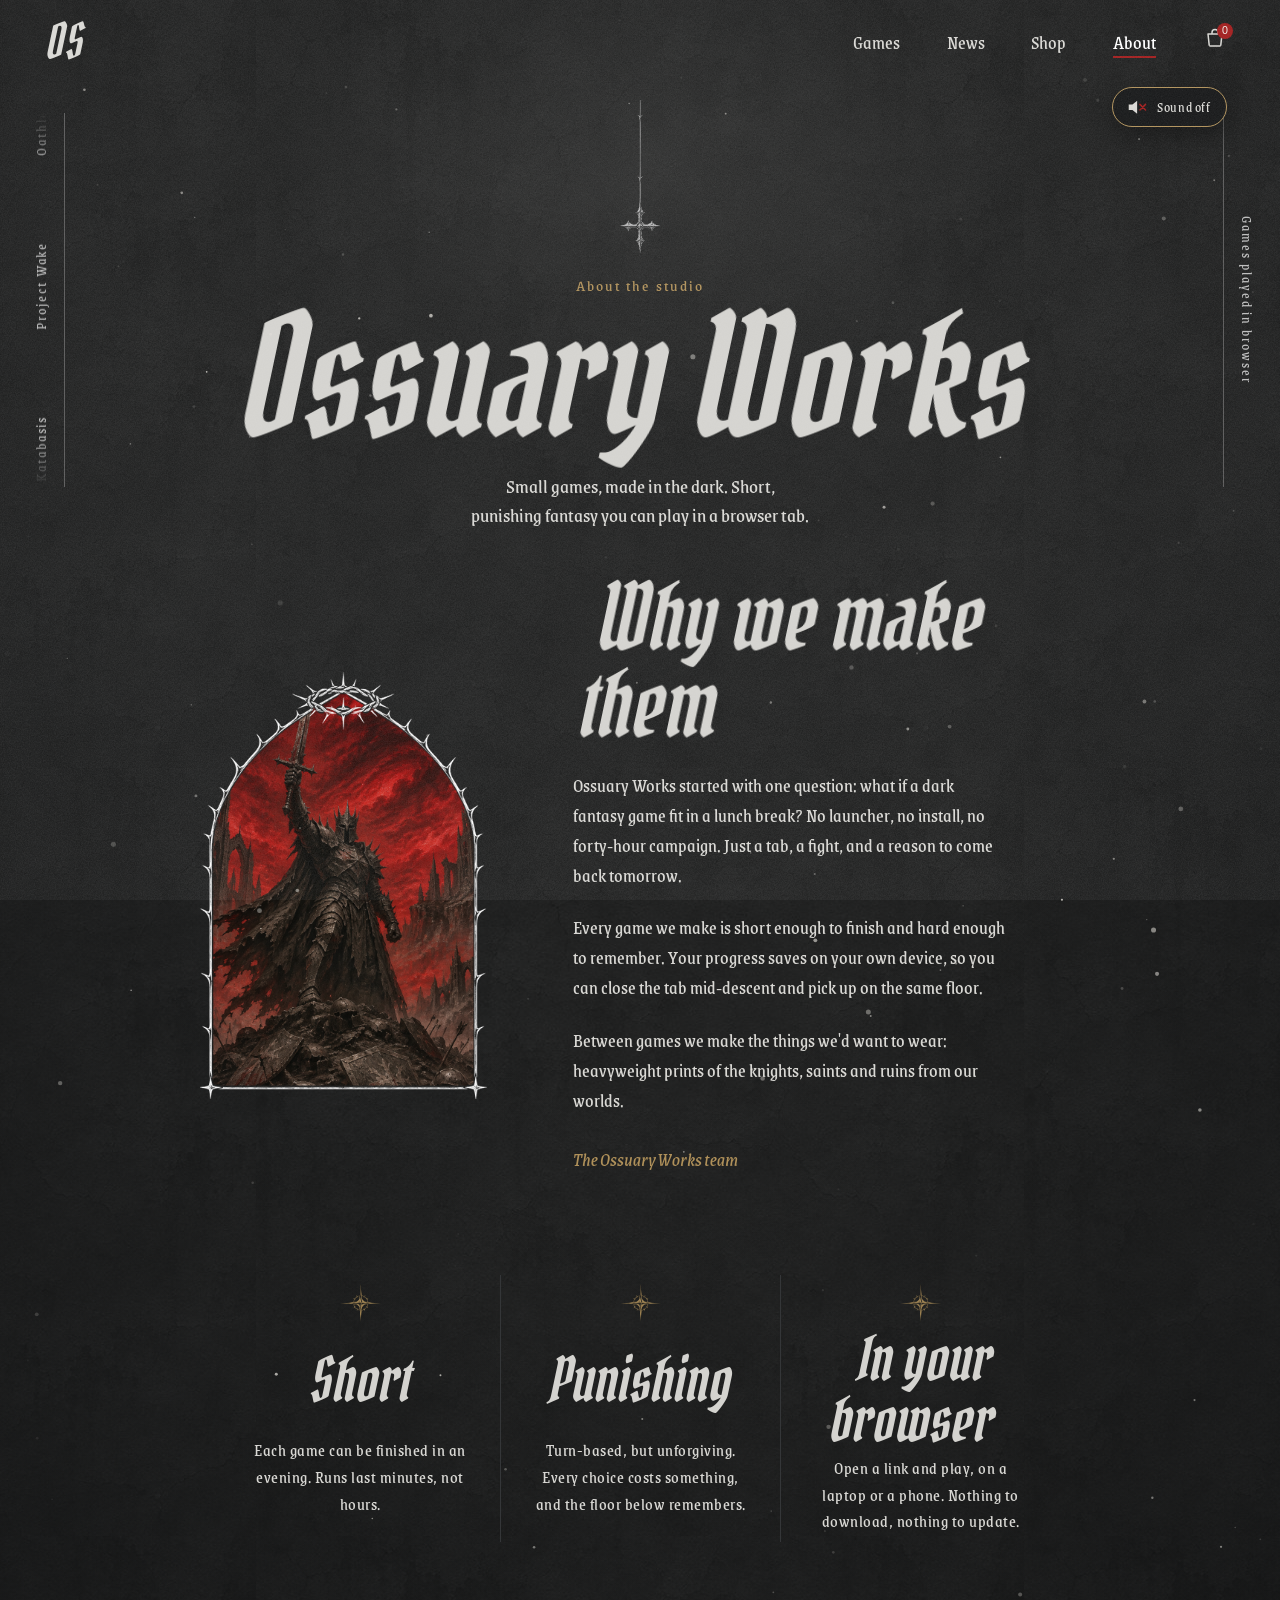
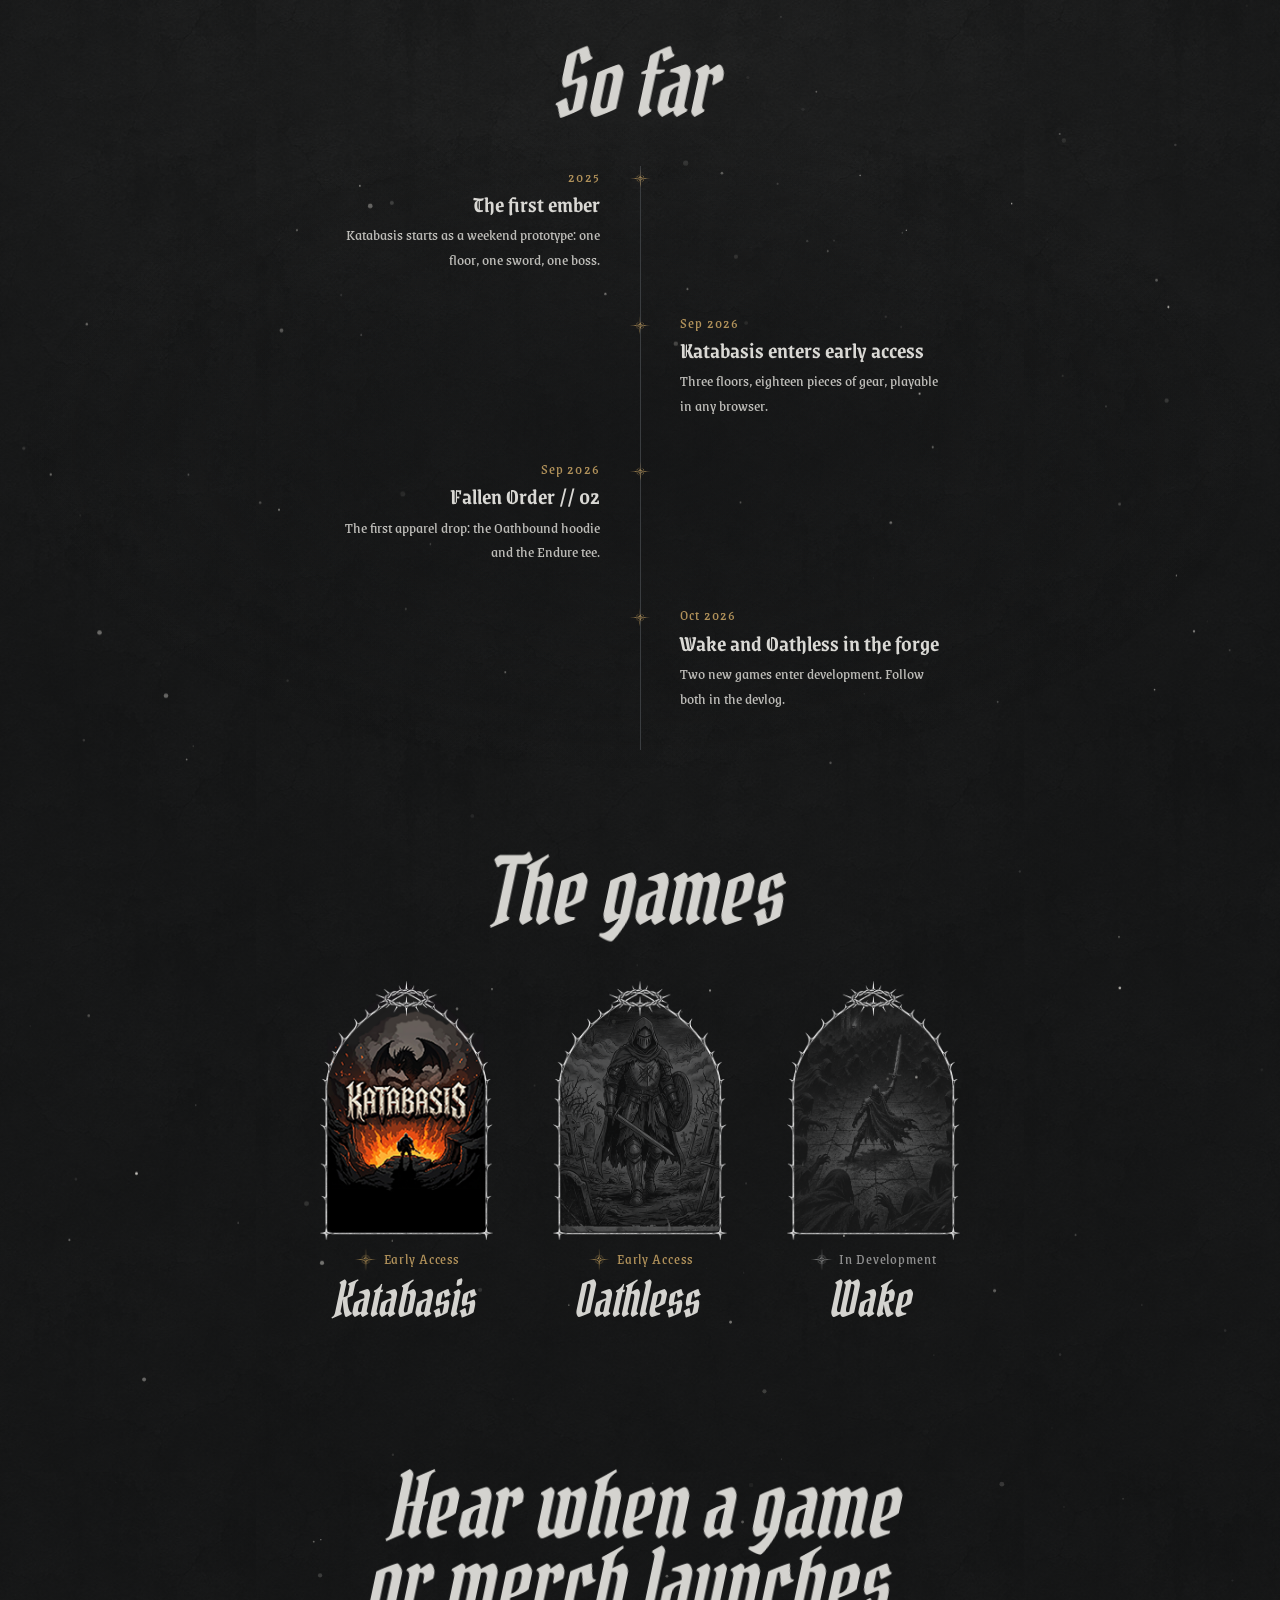
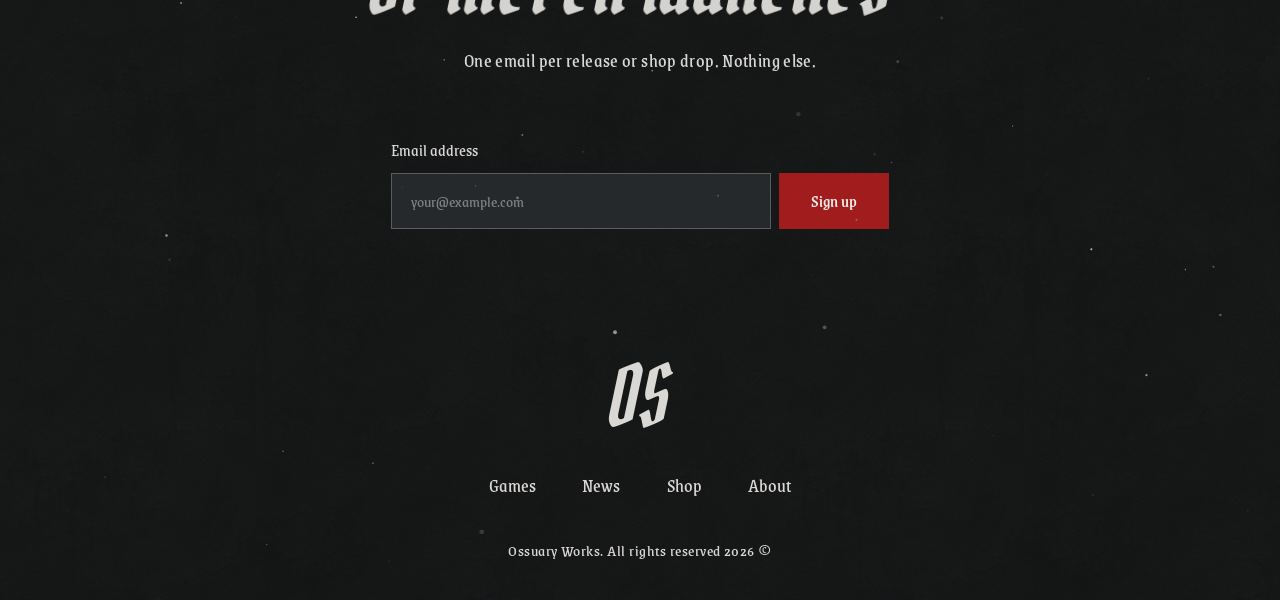
==== commit 2ac5351d: "Add files via upload" ====
--- a/about.html
+++ b/about.html
@@ -12,6 +12,7 @@
   <link rel="stylesheet" href="css/pages.css">
   <link rel="stylesheet" href="css/motion.css">
   <link rel="stylesheet" href="css/cart.css">
+  <link rel="stylesheet" href="css/text-fx.css">
   <script>
     if (!window.matchMedia('(prefers-reduced-motion: reduce)').matches) {
       document.documentElement.classList.add('motion');
@@ -21,6 +22,7 @@
   <script src="js/cart.js" defer></script>
   <script src="js/ambient.js" defer></script>
   <script src="js/particles.js" defer></script>
+  <script src="js/text-fx.js" defer></script>
   <script src="js/router.js" defer></script>
 </head>
 <body class="inner-page">
@@ -155,21 +157,23 @@
     <section class="about-games" aria-labelledby="about-games-title" data-ink="3">
       <h2 id="about-games-title" class="feed__title bleed">The games</h2>
       <div class="about-games__row">
-        <a href="index.html#games">
+        <a href="https://mellow-martin.github.io/Emberfall/" target="_blank" rel="noopener">
           <span class="arch">
             <img class="arch__art" src="assets/Exports/katabasis-game-arch-image.png" alt="" width="358" height="556">
             <img class="arch__frame" src="assets/Exports/arch-frame.png" alt="" width="386" height="576">
           </span>
           <span class="tag tag--gold"><img src="assets/Exports/early-access-star.png" alt="" width="48" height="49">Early Access</span>
           <h3>Katabasis</h3>
+          <span class="sr-only">(opens in a new tab)</span>
         </a>
-        <a href="index.html#games">
+        <a href="https://mellow-martin.github.io/Oathless/" target="_blank" rel="noopener">
           <span class="arch">
             <img class="arch__art" src="assets/Exports/oathless-game-arch-image.png" alt="" width="359" height="536">
             <img class="arch__frame" src="assets/Exports/arch-frame.png" alt="" width="386" height="576">
           </span>
-          <span class="tag"><img src="assets/Exports/in-development-star.png" alt="" width="48" height="49">In Development</span>
+          <span class="tag tag--gold"><img src="assets/Exports/early-access-star.png" alt="" width="48" height="49">Early Access</span>
           <h3>Oathless</h3>
+          <span class="sr-only">(opens in a new tab)</span>
         </a>
         <a href="index.html#games">
           <span class="arch">
--- a/css/home.css
+++ b/css/home.css
@@ -50,9 +50,12 @@
   cursor: pointer;
   transition: filter 160ms ease;
 }
-.btn:hover { background: inherit; filter: brightness(1.12); }
-.btn--gold { background: var(--gold); color: #1b1b1b; }
-.btn--red { background: var(--red); color: #f1eeea; }
+.btn:hover { filter: brightness(1.12); }
+/* Hover, focus and click keep the button's own colour (an older rule used to make them see-through) */
+.btn--gold, .btn--gold:hover, .btn--gold:focus, .btn--gold:active { background: var(--gold); color: #1b1b1b; }
+.btn--red, .btn--red:hover, .btn--red:focus, .btn--red:active { background: var(--red); color: #f1eeea; }
+/* Pressed: the button goes dark charcoal for the moment it's held down */
+.btn--gold:active, .btn--red:active { background: #2a2c2e; color: #f1eeea; filter: none; }
 .btn--wide { width: calc(357 * var(--u)); min-width: 180px; height: max(48px, calc(84 * var(--u))); }
 .btn--block { width: 100%; height: max(48px, calc(84 * var(--u))); }
 
@@ -214,9 +217,15 @@
   left: calc(50% - 410 * var(--u)); /* mockup x 550, measured from the page centre */
   top: calc(140 * var(--u));
   width: calc(822 * var(--u));
-  transform: none; /* the exported title is already leaned */
-}
-.hero__title img { width: 100%; height: auto; }
+  /* Live text in the display font, leaned and tilted to match the mockup's title art */
+  font-size: calc(270 * var(--u));
+  line-height: 1;
+  text-align: center;
+  white-space: nowrap;
+  color: #d9d8d4;
+  transform: rotate(-11deg) skewX(-19deg) scaleY(1.12);
+  transform-origin: 50% 60%;
+}
 
 .hero__knight {
   position: absolute;
@@ -290,7 +299,10 @@
   height: auto;
 }
 .arch__frame { position: absolute; inset: 0; width: 100%; height: 100%; pointer-events: none; }
-.arch::after { content: none; } /* the exported silver frame replaces the gold one from tokens.css */
+.arch::after { content: none; }
+/* Arches that link to a game: whole image is clickable */
+a.arch { display: block; cursor: pointer; }
+a.arch:focus-visible { outline: 2px solid var(--gold); outline-offset: 6px; } /* the exported silver frame replaces the gold one from tokens.css */
 .game:hover .arch__art { filter: brightness(1.12); }
 
 .status {
@@ -569,7 +581,7 @@
   .hero__bg { width: 100%; }
   .nav { padding: 0.9rem 1rem; }
   .nav ul { gap: 1rem; }
-  .hero__title { position: static; width: min(92%, 30rem); margin-top: 7rem; }
+  .hero__title { position: static; width: min(92%, 30rem); margin-top: 7rem; font-size: min(30vw, 10rem); }
   .hero__knight { position: static; width: min(55%, 15rem); margin-top: -3.5rem; }
   .hero__intro { position: static; margin-top: 1.5rem; text-align: center; }
   .hero__intro .actions { justify-content: center; }
--- a/css/text-fx.css
+++ b/css/text-fx.css
@@ -0,0 +1,123 @@
+/* =====================================================================
+   TEXT FX: heading scramble, reactive ticker, commerce micro-moments.
+   Driven by js/text-fx.js. UI/commerce motion uses hard steps();
+   atmospheric motion (ticker drift) is smooth. Reduced motion: see bottom.
+   ===================================================================== */
+
+/* Pirata One and Grenze contain no Greek letters or Roman numerals, so the
+   scrambling glyphs use a deliberate fallback, requested for only these 17
+   characters: Noto Serif (Greek) and Noto Sans Symbols (Roman numerals). */
+@import url("https://fonts.googleapis.com/css2?family=Noto+Serif:wght@700&family=Noto+Sans+Symbols:wght@700&text=%CE%93%CE%94%CE%98%CE%9B%CE%9E%CE%A0%CE%A3%CE%A6%CE%A8%CE%A9%E2%85%A0%E2%85%A4%E2%85%A9%E2%85%AC%E2%85%AD%E2%85%AE%E2%85%AF&display=swap");
+
+/* ---------- 1. Heading scramble ---------- */
+.fx-word { white-space: nowrap; }
+/* Letters stay inline (with kerning) while line breaks are measured, then lock in place */
+.fx-locked .fx-ch { display: inline-block; text-align: center; }
+.fx-glyph {
+  font-family: "Noto Serif", "Noto Sans Symbols", Georgia, serif;
+  font-weight: 700;
+  font-size: 0.78em;      /* the fallback runs larger than Pirata One; keep the line steady */
+  line-height: 1;
+  color: var(--gold);
+}
+
+/* ---------- 3. Reactive ticker (rails: Katabasis / Project Wake / Oathless) ---------- */
+.rail--ticker { justify-content: center; }
+.ticker {
+  position: absolute;
+  inset: 0;
+  overflow: hidden;
+  /* soft fade at both ends; a gradient mask (not an image), so it works everywhere */
+  -webkit-mask-image: linear-gradient(to bottom, transparent, #000 14%, #000 86%, transparent);
+          mask-image: linear-gradient(to bottom, transparent, #000 14%, #000 86%, transparent);
+}
+.ticker__track, .ticker__ghost {
+  position: absolute;
+  left: 0;
+  right: 0;
+  bottom: 0;
+  display: flex;
+  flex-direction: column-reverse;
+  align-items: center;
+  will-change: transform;
+}
+.ticker__track span, .ticker__ghost span {
+  /* physical top/bottom: the text runs vertically, so "block" padding would go sideways */
+  padding-top: max(26px, calc(64 * var(--u)));
+  padding-bottom: max(26px, calc(64 * var(--u)));
+}
+.rail--left.rail--ticker .ticker span { transform: rotate(180deg); } /* reads bottom to top, as before */
+
+/* Glitch: ~150ms of RGB split + one horizontal slice knocked sideways, then snap back */
+.ticker__ghost { display: none; color: #ff2b3a; }
+.ticker.is-glitch .ticker__track { animation: fx-rgb 150ms steps(3, jump-none) both; }
+.ticker.is-glitch .ticker__ghost { display: flex; animation: fx-slice 150ms steps(3, jump-none) both; }
+@keyframes fx-rgb {
+  0%   { text-shadow: -2px 0 #ff2b3a, 2px 0 #00e5ff; }
+  50%  { text-shadow: 3px 0 #ff2b3a, -3px 0 #00e5ff; }
+  100% { text-shadow: -1px 0 #ff2b3a, 1px 0 #00e5ff; }
+}
+@keyframes fx-slice {
+  0%   { clip-path: inset(22% 0 63% 0); translate: 4px 0; }
+  50%  { clip-path: inset(58% 0 30% 0); translate: -5px 0; }
+  100% { clip-path: inset(40% 0 52% 0); translate: 3px 0; }
+}
+
+/* ---------- 5a. Price: strikethrough draws, then "Now" snaps in ---------- */
+.fx-on .product .price s { position: relative; text-decoration: none; }
+.fx-on .product .price s::after {
+  content: "";
+  position: absolute;
+  left: -4%;
+  right: -4%;
+  top: 52%;
+  height: 2px;
+  background: currentColor;
+  transform-origin: left center;
+}
+.fx-on .product .price > span:last-child { display: inline-block; transform-origin: left bottom; }
+.price.fx-price-pending s::after { transform: scaleX(0); }
+.price.fx-price-pending > span:last-child { opacity: 0; }
+.price.fx-price-run s::after { animation: fx-strike 300ms steps(6, jump-none) both; }
+.price.fx-price-run > span:last-child { animation: fx-snap 200ms steps(4, jump-none) 300ms both; }
+@keyframes fx-strike { from { transform: scaleX(0); } to { transform: scaleX(1); } }
+@keyframes fx-snap {
+  0%   { opacity: 0; transform: scale(0.7); }
+  60%  { opacity: 1; transform: scale(1.16); }
+  100% { opacity: 1; transform: scale(1); }   /* hard stop: no settle */
+}
+
+/* ---------- 5b. Cart count odometer ---------- */
+.cart__count { overflow: hidden; }
+.odo { position: relative; display: block; height: 1.5em; line-height: 1.5em; }
+.odo__old, .odo__new { display: block; text-align: center; }
+.odo__new { position: absolute; inset: 0; }
+.odo--up .odo__old   { animation: fx-odo-out-up 240ms steps(4, jump-none) both; }
+.odo--up .odo__new   { animation: fx-odo-in-up 240ms steps(4, jump-none) both; }
+.odo--down .odo__old { animation: fx-odo-out-down 240ms steps(4, jump-none) both; }
+.odo--down .odo__new { animation: fx-odo-in-down 240ms steps(4, jump-none) both; }
+@keyframes fx-odo-out-up   { to { transform: translateY(-100%); } }
+@keyframes fx-odo-in-up    { from { transform: translateY(100%); } to { transform: none; } }
+@keyframes fx-odo-out-down { to { transform: translateY(100%); } }
+@keyframes fx-odo-in-down  { from { transform: translateY(-100%); } to { transform: none; } }
+
+/* ---------- 5c. Button brackets: "Play now" -> "[ Play now ]" ----------
+   The brackets always take up their space (just invisible), so nothing shifts. */
+.fx-btn::before, .fx-btn::after {
+  display: inline-block;
+  opacity: 0;
+  transition: opacity 150ms steps(3, jump-none), transform 150ms steps(3, jump-none);
+}
+.fx-btn::before { content: "[\00a0"; content: "[\00a0" / ""; transform: translateX(0.4em); }
+.fx-btn::after  { content: "\00a0]"; content: "\00a0]" / ""; transform: translateX(-0.4em); }
+.btn:hover .fx-btn::before, .btn:hover .fx-btn::after,
+.btn:focus-visible .fx-btn::before, .btn:focus-visible .fx-btn::after {
+  opacity: 1;
+  transform: none;
+}
+
+/* ---------- Reduced motion: final states, no movement ---------- */
+@media (prefers-reduced-motion: reduce) {
+  /* The scramble, ticker, price draw and odometer are skipped entirely by js/text-fx.js */
+  .fx-btn::before, .fx-btn::after { transition: none; }
+}
